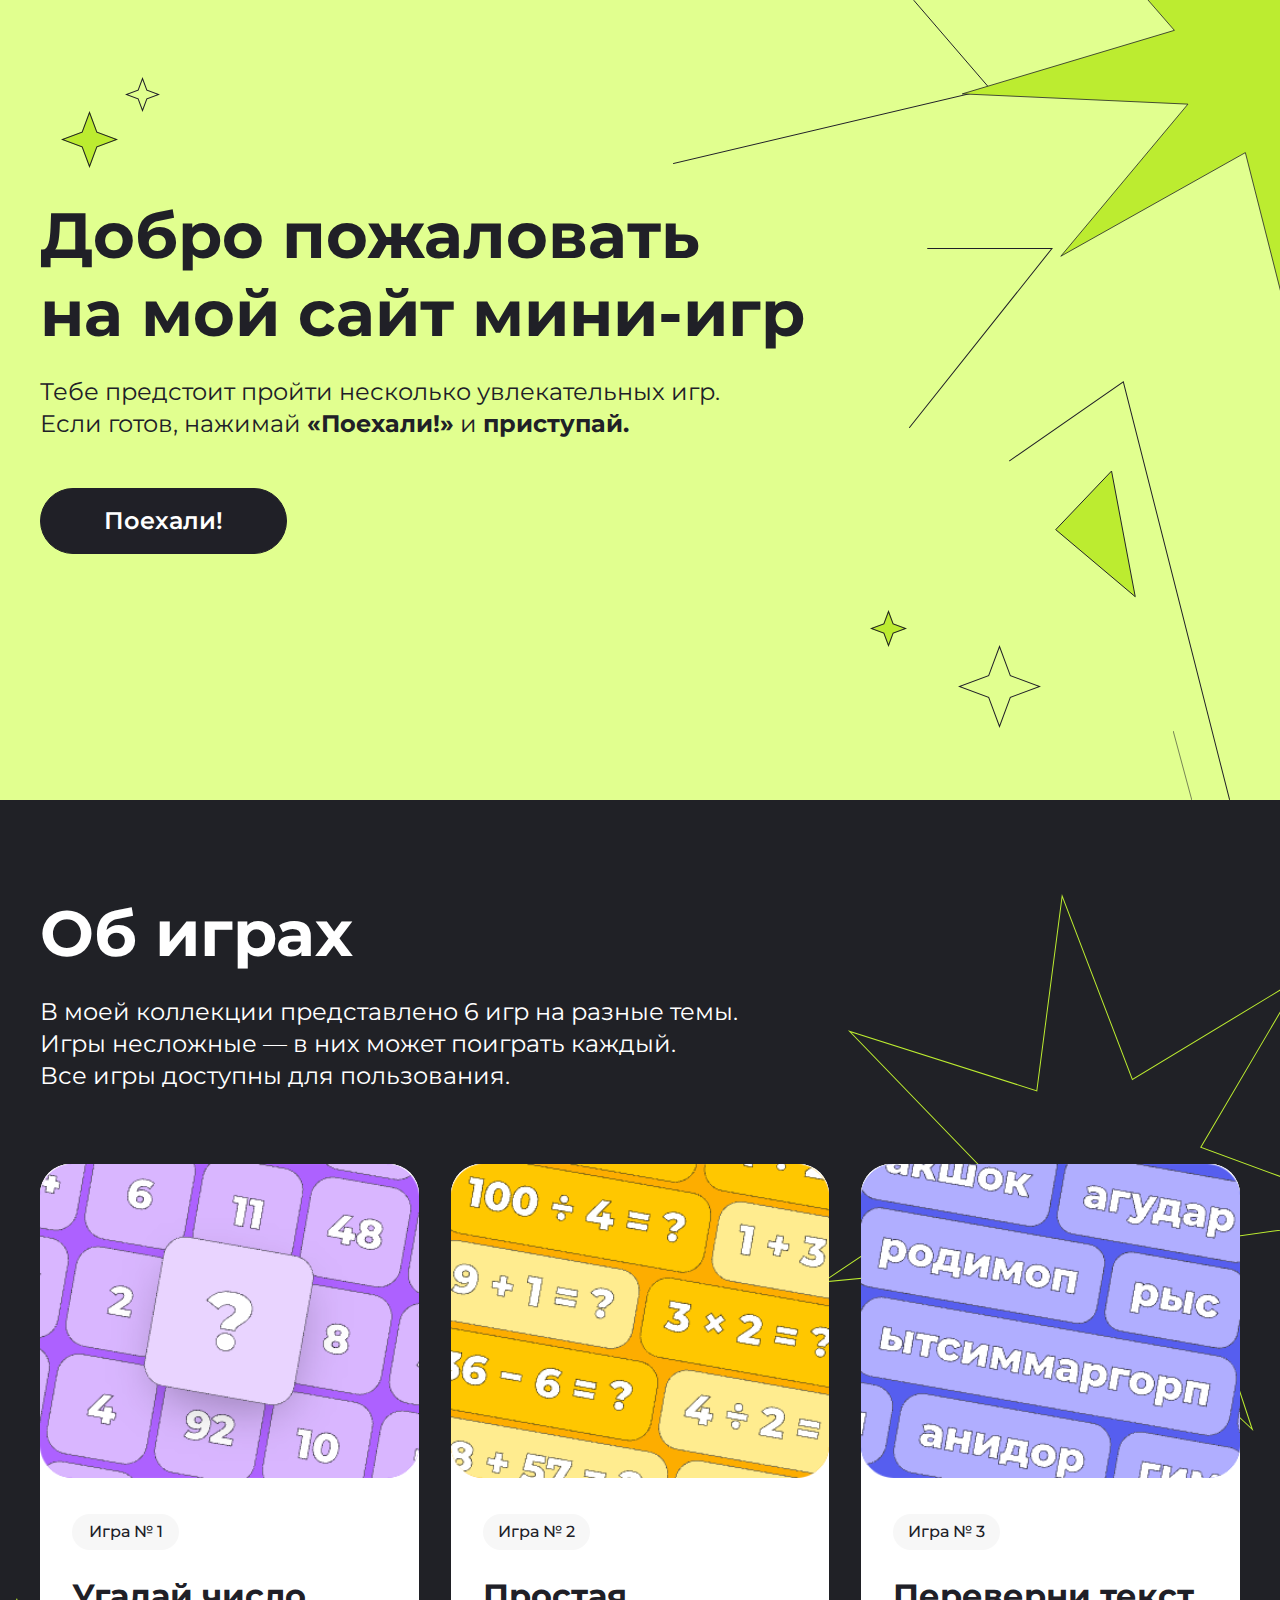
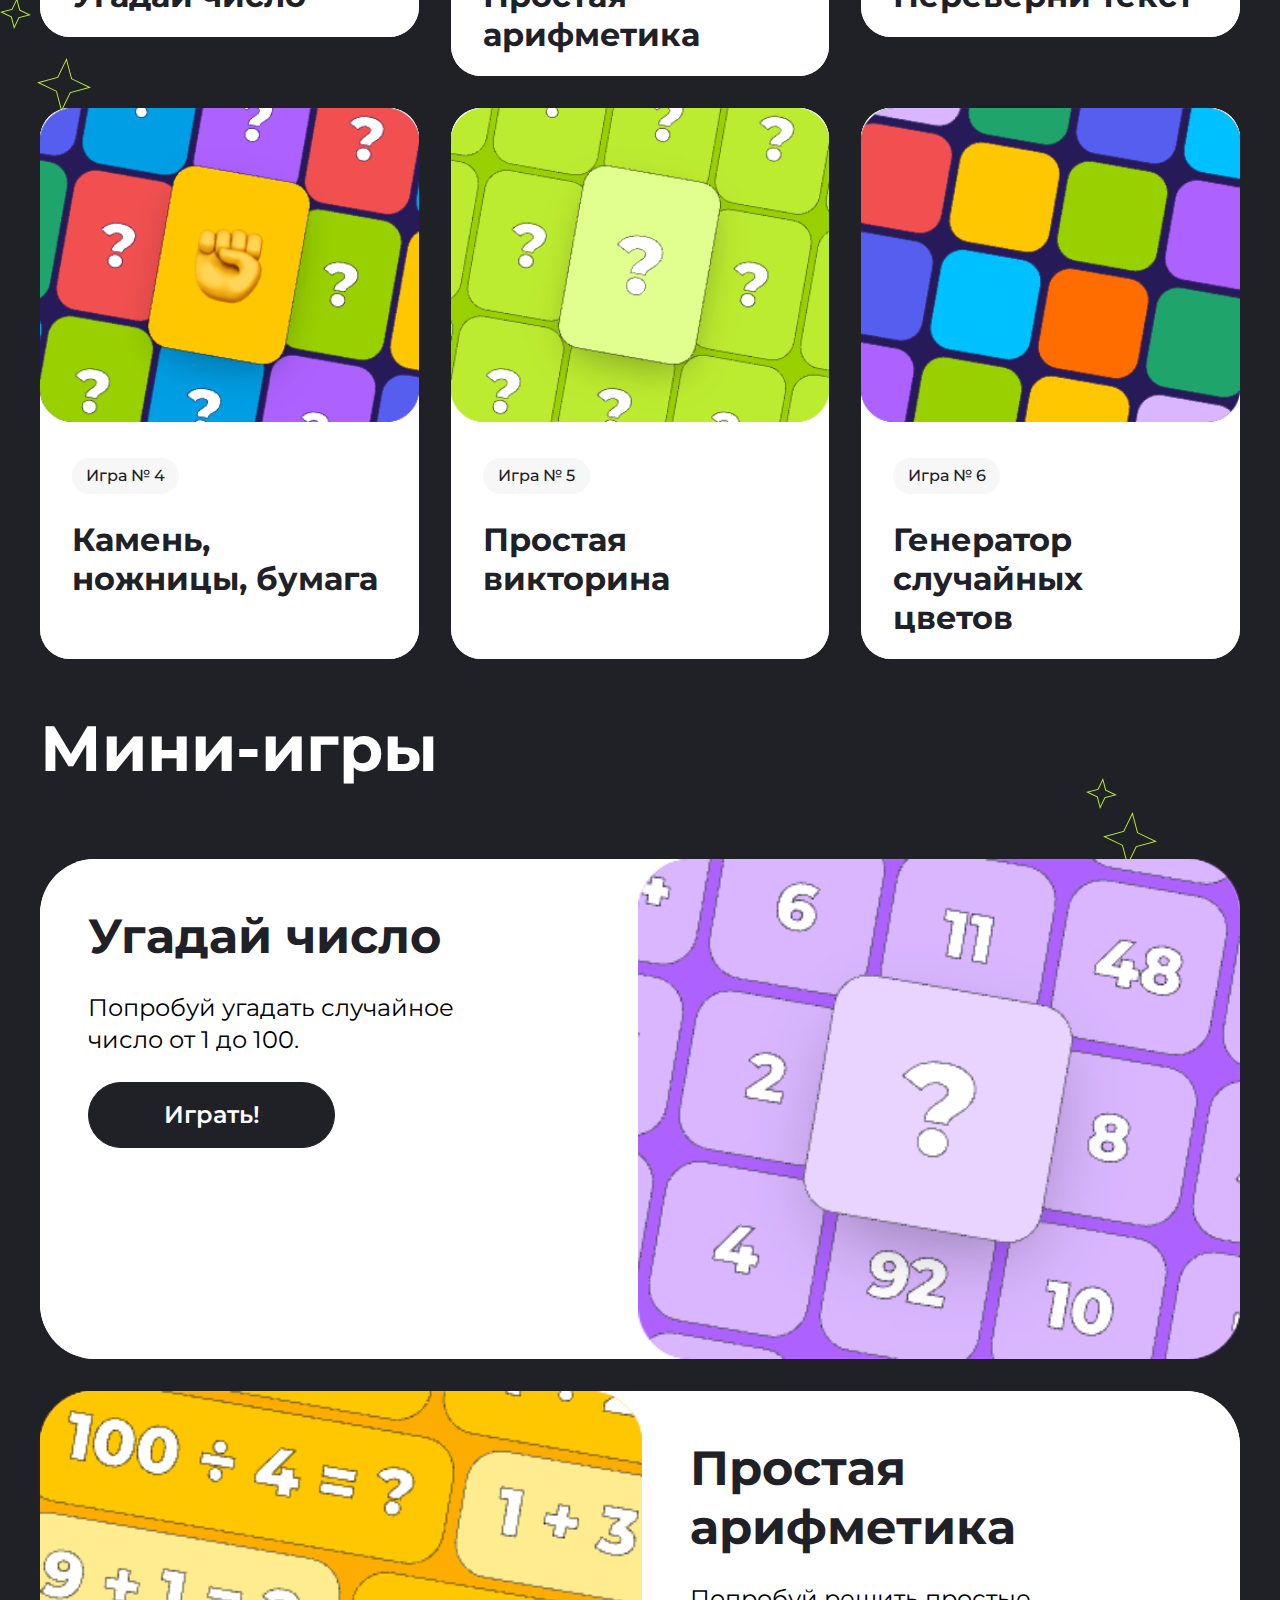
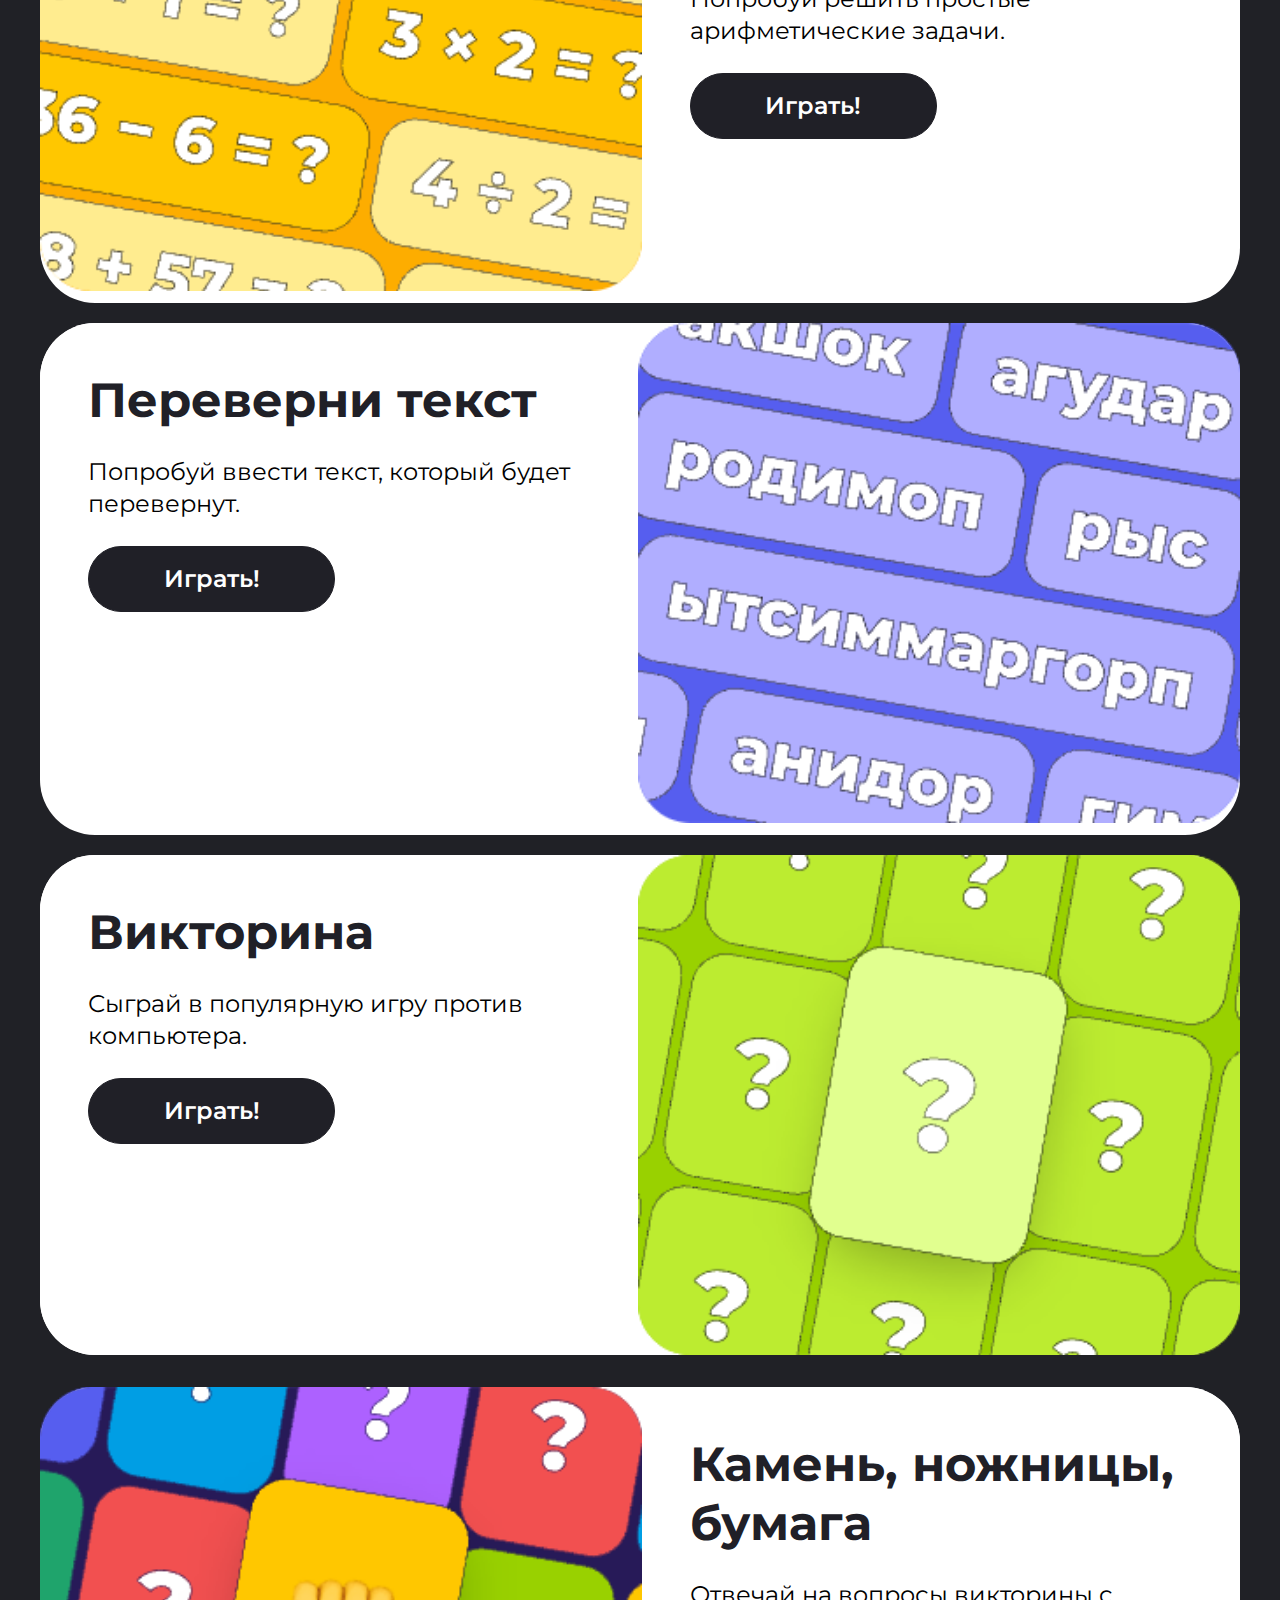
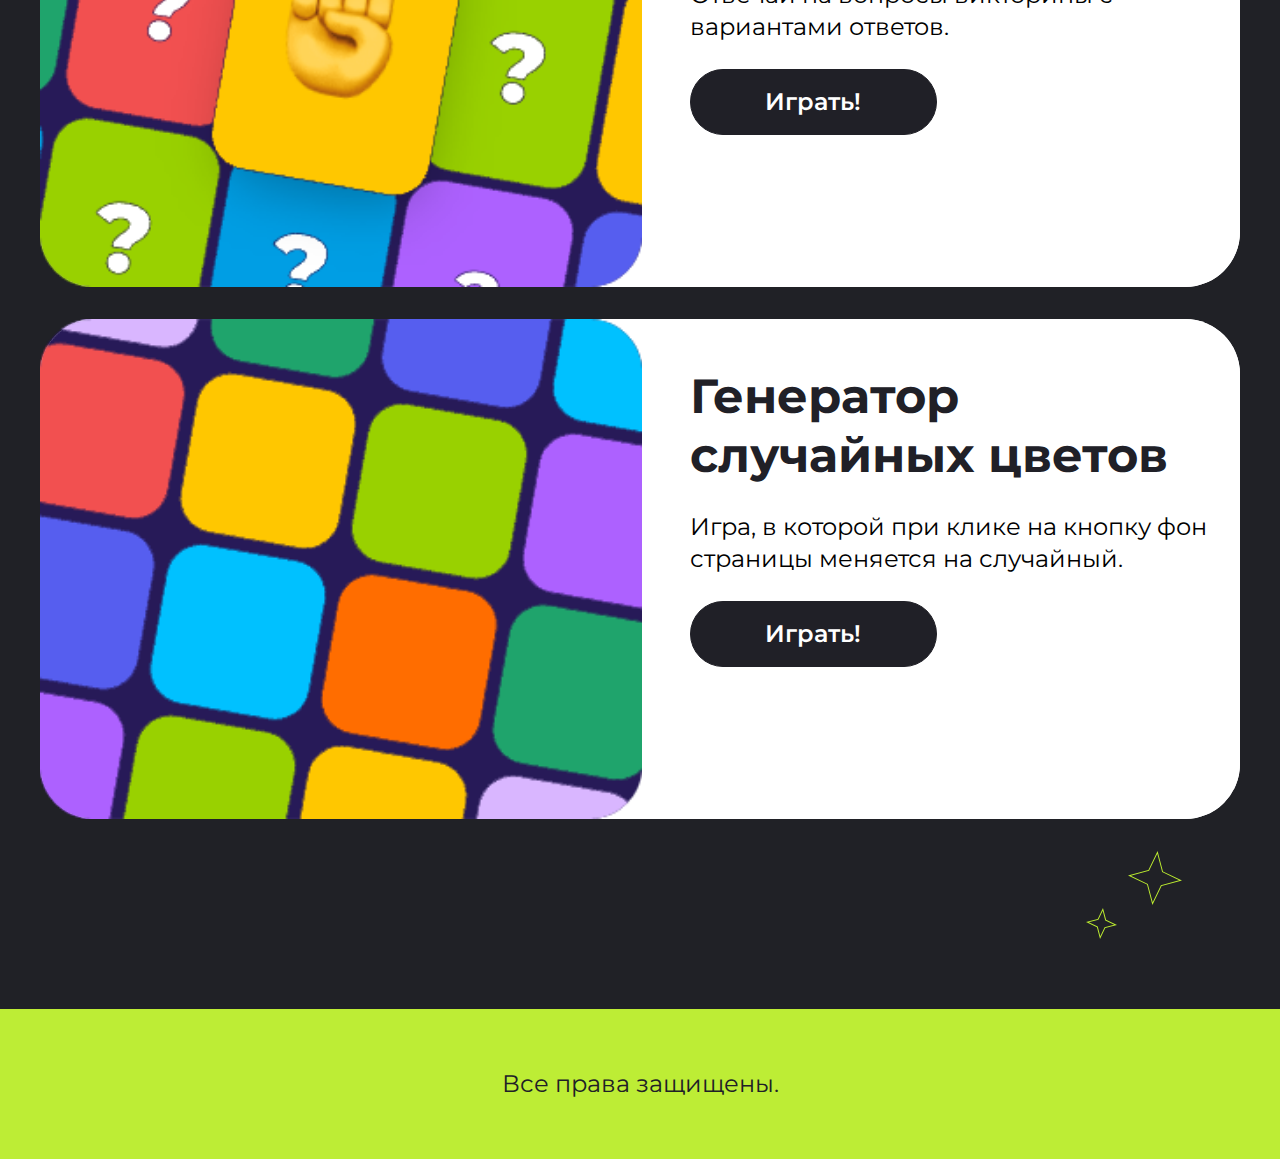
==== Gamesite.html @ 38796f10 "Merge pull request #6 from 92Ezio48/hw-6" ====
<!DOCTYPE html>
<html lang="en">
<head>
    <meta charset="UTF-8">
    <meta name="viewport" content="width=device-width, initial-scale=1.0">
    <title>Document</title>
    <link rel="preconnect" href="https://fonts.googleapis.com">
    <link rel="preconnect" href="https://fonts.gstatic.com" crossorigin>
    <link href="https://fonts.googleapis.com/css2?family=Montserrat:wght@400;500;600;700;800;900&display=swap" rel="stylesheet">
    <link rel="stylesheet" type="text/css" href="Gamesite.css">
</head>
<body>
    <header class="header">   
        <div class="header__description">
            <h1>Добро пожаловать<br> на мой сайт мини-игр</h1>
            <h3 class="header__mobile">Тебе предстоит пройти несколько увлекательных игр. Если готов, нажимай <span class="header__bold-words">«Поехали!»</span> и <span class="header__bold-words">приступай.</span></h3>
            <h3>Тебе предстоит пройти несколько увлекательных игр.<br> Если готов, нажимай <span class="header__bold-words">«Поехали!»</span> и <span class="header__bold-words">приступай.</span></h3>
        </div>
        <a class="header__button" href="#about-games"><button class="header__begin" href="#">Поехали!</button></a>
    </header>
    <section class="about" id="about-games">
        <div class="about__description">
            <h1 class="about__text about__text_mobile">Мини-игры</h1>
            <h1 class="about__text">Об играх</h1>
            <h3 class="about__text">В моей коллекции представлено 6 игр на разные темы.<br>Игры несложные — в них может поиграть каждый.<br> Все игры доступны для пользования.</h3>
        </div>
        <div class="about__items items">
            <a class="items__card card-link " href="#game-1">
                <article class="items__card-container">
                    <img src="img/card_1.png" class="items__img" alt="card_1">
                    <div class="items__description">
                        <p class="items__number">Игра № 1</p>
                        <h2>Угадай число</h2>  
                        <p class="items__instruction">Попробуй угадать случайное число от 1 до 100.</p>
                        <button class="items__button" href="#">Играть!</button>
                    </div>
                </article>
            </a>
            <a class="items__card card-link items__card_medium" href="#game-2">
                <article class="items__card-container items__card-container_medium">
                    <img src="img/card_2.png" class="items__img" alt="card_1">
                    <div class="items__description">
                        <p class="items__number">Игра № 2</p>
                        <h2>Простая арифметика</h2>
                        <p class="items__instruction">Попробуй решить простые арифметические задачи.</p>
                        <button class="items__button" href="#">Играть!</button>
                    </div>  
                </article>
            </a>
            <a class="items__card card-link" href="#game-3">
                <article class="items__card-container">
                        <img src="img/card_3.png" class="items__img" alt="card_1">
                        <div class="items__description">
                            <p class="items__number">Игра № 3</p>
                            <h2>Переверни текст</h2>
                            <p class="items__instruction">Попробуй ввести текст, который будет перевернут.</p>
                            <button class="items__button" href="#">Играть!</button>
                        </div>
                </article>
            </a>
            <a class="items__card card-link items__card_big" href="#game-4">
                <article class="items__card-container items__card-container_big">
                        <img src="img/card_4.png" class="items__img" alt="card_1">
                        <div class="items__description">
                            <p class="items__number">Игра № 4</p>
                            <h2>Камень, ножницы, бумага</h2>
                            <p class="items__instruction">Отвечай на вопросы викторины c вариантами ответов.</p>
                            <button class="items__button" href="#">Играть!</button>
                        </div>
                </article>
            </a>
            <a class="items__card card-link items__card_5" href="#game-5">
                <article class="items__card-container items__card-container_5">
                        <img src="img/card_5.png" class="items__img" alt="card_1">
                        <div class="items__description">
                            <p class="items__number">Игра № 5</p>
                            <h2>Простая викторина</h2>
                            <p class="items__instruction">Сыграй в популярную игру против компьютера.</p>
                            <button class="items__button" href="#">Играть!</button>
                        </div>
                </article>
            </a>
            <a class="items__card card-link items__card_big" href="#game-6">
                <article class="items__card-container items__card-container_big">
                        <img src="img/card_6.png" class="items__img" alt="card_1">
                        <div class="items__description"> 
                            <p class="items__number">Игра № 6</p>
                            <h2>Генератор случайных цветов</h2>
                            <p class="items__instruction">Игра, в которой при клике на кнопку фон страницы меняется на случайный.</p>
                            <button class="items__button" href="#">Играть!</button>
                        </div>
                </article>
            </a>
        </div>
    </section>
    <section class="mini">
        <h1 class="mini__text">Мини-игры</h1>
        <div class="mini__items">
            <a class="mini__card card-link" href="#" id="game-1">
                <article class="mini__card-container">
                    <img src="img/card_1.png" class="mini__img" alt="card_1">
                    <div class="mini__description">
                        <h2 class="mini__title">Угадай число</h2>  
                        <p class="mini__instruction">Попробуй угадать случайное <br> число от 1 до 100.</p>
                        <button onclick="FirstGame()" class="mini__button" href="#">Играть!</button>
                    </div>
                </article>
            </a>
            <a class="mini__card mini__card_reverse card-link mini__card_medium" href="#" id="game-2">
                <article class="mini__card-container mini__card-container_reverse mini__card-container_medium">
                    <img src="img/card_2.png" class="mini__img" alt="card_1">
                    <div class="mini__description">
                        <h2 class="mini__title">Простая арифметика</h2>
                        <p class="mini__instruction">Попробуй решить простые арифметические задачи.</p>
                        <button onclick="SecondGame()" class="mini__button" href="#">Играть!</button>
                    </div>  
                </article>
            </a>
            <a class="mini__card card-link mini__card_medium" href="#" id="game-3">
                <article class="mini__card-container mini__card-container_medium">
                        <img src="img/card_3.png" class="mini__img" alt="card_1">
                        <div class="mini__description">
                            <h2 class="mini__title">Переверни текст</h2>
                            <p class="mini__instruction">Попробуй ввести текст, который будет перевернут.</p>
                            <button class="mini__button" href="#">Играть!</button>
                        </div>
                </article>
            </a>
            <a class="mini__card card-link " href="#" id="game-5">
                <article class="mini__card-container ">
                        <img src="img/card_5.png" class="mini__img" alt="card_1">
                        <div class="mini__description">
                            <h2 class="mini__title">Викторина</h2>
                            <p class="mini__instruction">Сыграй в популярную игру против компьютера.</p>
                            <button class="mini__button" href="#">Играть!</button>
                        </div>
                </article>
            </a>
            <a class="mini__card mini__card_reverse card-link mini__card_big" href="#" id="game-4">
                <article class="mini__card-container mini__card-container_reverse mini__card-container_big">
                        <img src="img/card_4.png" class="mini__img" alt="card_1">
                        <div class="mini__description">
                            <h2 class="mini__title">Камень, ножницы, бумага</h2>
                            <p class="mini__instruction">Отвечай на вопросы викторины c вариантами ответов.</p>
                            <button class="mini__button" href="#">Играть!</button>
                        </div>
                </article>
            </a>  
            <a class="mini__card mini__card_reverse card-link mini__card_big" href="#" id="game-6">
                <article class="mini__card-container mini__card-container_reverse mini__card-container_big">
                        <img src="img/card_6.png" class="mini__img" alt="card_1">
                        <div class="mini__description"> 
                            <h2 class="mini__title">Генератор случайных цветов</h2>
                            <p class="mini__instruction">Игра, в которой при клике на кнопку фон страницы  меняется на случайный.</p>
                            <button class="mini__button" href="#">Играть!</button>
                        </div>
                </article>
            </a>
        </div>
    </section>
    <!--<script src="hw-2.js"></script> -->
    <!--<script src="hw-3.js"></script> -->
    <!--<script src="hw-4.js"></script> -->
    <script src="game_1.js"></script>
    <!--<script src="hw-5.js"></script>-->
    <script src="game_2.js"></script>
    <script src="hw-6.js"></script>
</body>
<footer class="footer">
    <h3 class="footer__title">Все права защищены.</h3>
</footer>
</html>
---- Gamesite.css ----
* {
  margin: 0;
  padding: 0;
}

a {
  text-decoration: none;
}

h1 {
  color: rgb(32, 32, 39);
  font-size: 64px;
  font-weight: 700;
  line-height: 78px;
  letter-spacing: 0px;
  text-align: left;
}

h2 {
  color: rgb(32, 32, 39);
  font-size: 32px;
  font-weight: 700;
  line-height: 39px;
  letter-spacing: 0px;
  text-align: left;
}

h3 {
  color: rgb(32, 32, 39);
  font-size: 24px;
  font-weight: 400;
  line-height: 32px;
  letter-spacing: 0px;
  text-align: left;
}

h4 {
  color: rgb(32, 32, 39);
  font-size: 16px;
  font-weight: 500;
  line-height: 110%;
  letter-spacing: 0px;
  text-align: left;
}

button {
  box-sizing: border-box;
  border: 1px solid rgb(32, 32, 39);
  border-radius: 60px;
  background: rgb(32, 32, 39);
  transition: all 1s;
  transform: none;
  width: 247px;
  height: 66px;
  color: rgb(255, 255, 255);
  font-family: Montserrat;
  font-size: 24px;
  font-weight: 600;
  line-height: 141.69%;
  letter-spacing: 0%;
  text-align: center;
}

button:hover {
  background: rgb(255, 255, 255);
  color: rgb(0, 0, 0);
  transform: none;
}

body {
  font-family: "Montserrat", sans-serif;
}

.header {
  padding-left: calc(50% - 600px);
  padding-right: calc(50% - 600px);
  height: 800px;
  background-image: url(./img/header__background2.svg), url(./img/header__background3.svg), url(./img/header__background4.svg), url(./img/header__background5.svg), url(./img/header__background6.svg), url(./img/header__background7.svg), url(./img/header__background8.svg), url(./img/header__background9.svg), url(./img/header__background10.svg), url(./img/header__background11.svg), url(./img/header__background1.jpeg);
  background-repeat: no-repeat, no-repeat, no-repeat, no-repeat, no-repeat, no-repeat, no-repeat, no-repeat, no-repeat, no-repeat, repeat;
  background-position: top -250px right -50%, top 10% right 90%, top 15% left 5%, top 80% right 30%, top 90% right 20%, top 0% right 30%, top 40% right 20%, top 100% right 7%, top 70% right 12%, top 100% right 50px;
  background-size: 50%, auto, auto, auto, auto, auto, auto, 1.5%, auto, auto, cover;
}
.header__description {
  display: flex;
  flex-direction: column;
  gap: 24px;
  padding-top: 196px;
  padding-bottom: 48px;
}
.header__mobile {
  display: none;
}
.header__bold-words {
  font-weight: 700;
}

.about {
  padding-left: calc(50% - 600px);
  padding-right: calc(50% - 600px);
  background-image: url(./img/about__background1.svg), url(./img/about__background2.svg), url(./img/about__background3.svg), url(./img/about__background4.jpeg);
  background-repeat: no-repeat, no-repeat, no-repeat, repeat;
  background-size: auto, auto, auto, contain;
  background-position: top 54% right 100%, top 59% right 97%, top 10% right -15%, center;
}
.about__text {
  color: rgb(255, 255, 255);
}
.about__text_mobile {
  display: none;
  color: rgb(255, 255, 255);
}
.about__description {
  padding-bottom: 72px;
  padding-top: 94px;
  display: flex;
  flex-direction: column;
  gap: 24px;
}

.items {
  overflow: hidden;
  display: grid;
  gap: 32px;
  padding-bottom: 50px;
  grid-template-columns: repeat(12, 1fr);
}
.items__card {
  box-sizing: border-box;
  border-radius: 30px;
  background-color: white;
  grid-column: span 4;
  height: 473px;
}
.items__card_medium {
  height: 512px;
}
.items__card_big {
  height: 551px;
}
.items__card_5 {
  height: 551px;
}
.items__card-container {
  box-sizing: border-box;
  border-radius: 30px;
  background-color: white;
  grid-column: span 4;
  height: 473px;
}
.items__card-container_medium {
  height: 512px;
}
.items__card-container_big {
  height: 551px;
}
.items__card-container_5 {
  height: 551px;
}
.items__card-container:hover {
  opacity: 1;
  position: relative;
  transition: 1s;
  transform: scale(1.03);
}
.items__img {
  width: 100%;
  height: 314px;
}
.items__description {
  display: flex;
  flex-direction: column;
  gap: 26px;
  padding: 32px;
  padding-bottom: 36px;
}
.items__number {
  color: rgb(32, 32, 39);
  font-size: 16px;
  font-weight: 500;
  line-height: 110%;
  letter-spacing: 0px;
  box-sizing: border-box;
  border-radius: 52.58px;
  background: rgb(247, 247, 247);
  width: 107px;
  height: 36px;
  text-align: center;
  justify-content: center;
  padding-top: 9px;
}
.items__instruction {
  display: none;
}
.items__button {
  display: none;
}

.card-link:hover {
  transform: scale(1);
}

.mini {
  height: 3500px;
  padding-left: calc(50% - 600px);
  padding-right: calc(50% - 600px);
  background-image: url(./img/about__background1.svg), url(./img/about__background2.svg), url(./img/about__background1.svg), url(./img/about__background2.svg), url(./img/about__background4.jpeg);
  background-repeat: no-repeat, no-repeat, no-repeat, no-repeat, repeat;
  background-size: auto, auto, auto, auto, contain;
  background-position: top 2% right 13%, top 3% right 10%, top 98% right 13%, top 97% right 8%, center;
}
.mini__text {
  color: rgb(255, 255, 255);
  padding-bottom: 72px;
}
.mini__items {
  display: grid;
  gap: 32px;
  padding-bottom: 50px;
  grid-template-columns: repeat(12, 1fr);
}
.mini__card {
  display: flex;
  flex-direction: row-reverse;
  flex-wrap: nowrap;
  justify-content: space-between;
  align-items: flex-start;
  box-sizing: border-box;
  border-radius: 55px;
  background-color: white;
  grid-column: span 12;
  height: 500px;
  width: 100%;
}
.mini__card_reverse {
  flex-direction: row;
}
.mini__card-container {
  display: flex;
  flex-direction: row-reverse;
  flex-wrap: nowrap;
  justify-content: space-between;
  align-items: flex-start;
  box-sizing: border-box;
  border-radius: 55px;
  background-color: white;
  grid-column: span 12;
  height: 500px;
  width: 100%;
}
.mini__card-container_medium {
  height: 512px;
}
.mini__card-container_big {
  height: 500px;
}
.mini__card-container_5 {
  height: 500px;
}
.mini__card-container_reverse {
  flex-direction: row;
}
.mini__card-container:hover {
  opacity: 1;
  position: relative;
  transition: 1s;
  transform: scale(1.03);
}
.mini__card:hover {
  opacity: 1;
  position: relative;
  transition: 1s;
  transform: scale(1.01);
}
.mini__img {
  height: 500px;
}
.mini__description {
  padding-top: 48px;
  padding-left: 48px;
  display: flex;
  flex-direction: column;
  gap: 26px;
  width: 50%;
}
.mini__title {
  font-size: 48px;
  font-weight: 700;
  line-height: 59px;
  letter-spacing: 0px;
  text-align: left;
}
.mini__instruction {
  font-size: 24px;
  font-weight: 400;
  line-height: 32px;
  letter-spacing: 0px;
  text-align: left;
  color: #000;
}

.footer {
  height: 150px;
  background-image: url(./img/footer_bacground.jpeg);
  background-size: contain;
  display: flex;
  flex-direction: row;
  justify-content: center;
  align-items: center;
}

html {
  scroll-behavior: smooth;
}

@media (max-width: 767px) {
  .header {
    padding-left: 16px;
    padding-right: 16px;
    height: 700px;
    background-image: url(./img/header__background2.svg), url(./img/header__background3.svg), url(./img/header__background4.svg), url(./img/header__background5.svg), url(./img/header__background6.svg), url(./img/header__background1.jpeg);
    background-repeat: no-repeat, no-repeat, no-repeat, no-repeat, no-repeat, repeat;
    background-position: top -80px right -37%, top 10% right 75%, top 15% left 12%, top 90% right 25%, top 95% right 10%, top 0% right 30%, top 40% right 20%, top 100% right 7%, top 70% right 12%, top 100% right 50px;
    background-size: 50%, 6%, 10%, 5%, 10%, auto, cover;
  }
  .header__description {
    padding-top: 148px;
    padding-bottom: 36px;
  }
  .header__mobile {
    display: block;
  }
  .header__button {
    display: flex;
    justify-content: center;
  }
  button {
    width: 285px;
    height: 55px;
    font-size: 16px;
    font-weight: 600;
    line-height: 141.69%;
  }
  h1 {
    text-align: center;
    font-size: 40px;
    font-weight: 700;
    line-height: 49px;
  }
  h3 {
    display: none;
    text-align: center;
    font-size: 16px;
    font-weight: 400;
    line-height: 20px;
  }
  .h3__mod {
    font-weight: 700;
  }
  .about {
    display: none;
    padding-left: 16px;
    padding-right: 16px;
  }
  .about__description {
    padding-top: 48px;
    padding-bottom: 48px;
  }
  .about__text {
    display: none;
  }
  .about__text_mobile {
    display: block;
    color: rgb(255, 255, 255);
    text-align: left;
  }
  .items {
    grid-template-columns: repeat(4, 1fr);
    gap: 24px;
  }
  .items__number {
    display: none;
  }
  .items__instruction {
    display: block;
    color: rgb(0, 0, 0);
    font-size: 16px;
    font-weight: 400;
    line-height: 20px;
    letter-spacing: 0px;
    text-align: left;
  }
  .items__description {
    gap: 16px;
    padding: 29px;
  }
  .items__card {
    height: 569px;
  }
  .items__card_big {
    height: 647px;
  }
  .items__button {
    display: block;
  }
  .mini {
    padding-top: 48px;
    height: auto;
    display: grid;
    grid-template-columns: repeat(4, 1fr);
    padding-left: 16px;
    padding-right: 16px;
    background-image: url(./img/about__background4.jpeg);
    background-repeat: repeat;
    background-size: contain;
  }
  .mini__description {
    padding-top: 48px;
    padding-bottom: 48px;
  }
  .mini__text {
    text-align: left;
    grid-column: span 4;
    display: block;
    padding-bottom: 48px;
  }
  .mini__text_mobile {
    display: block;
    color: rgb(255, 255, 255);
    text-align: left;
  }
  .mini__number {
    display: none;
  }
  .mini__instruction {
    width: 90%;
    display: block;
    color: rgb(0, 0, 0);
    font-size: 16px;
    font-weight: 400;
    line-height: 20px;
    letter-spacing: 0px;
    text-align: left;
  }
  .mini__description {
    width: 284.93px;
    gap: 16px;
    padding: 29px;
    padding-bottom: 32px;
  }
  .mini__card {
    border-radius: 27px;
    height: 528.63px;
    margin-bottom: 24px;
  }
  .mini__card_big {
    height: 606.63px;
  }
  .mini__card_medium {
    height: 567.63px;
  }
  .mini__card_5 {
    height: 567.63px;
  }
  .mini__button {
    margin-top: 16px;
    display: block;
  }
  .mini__items {
    display: block;
    grid-column: span 4;
    padding-bottom: 24px;
  }
  .mini__img {
    width: 100%;
    height: 284.93px;
  }
  .mini__card-container {
    border-radius: 27px;
    flex-direction: column;
    height: 528.63px;
    align-items: center;
    justify-content: normal;
  }
  .mini__card-container_big {
    height: 606.63px;
  }
  .mini__card-container_medium {
    height: 567.63px;
  }
  .mini__card-container_5 {
    height: 567.63px;
  }
  .mini__title {
    font-size: 32px;
    font-weight: 700;
    line-height: 39px;
  }
  .footer__title {
    display: block;
    font-weight: 600;
  }
}/*# sourceMappingURL=Gamesite.css.map */
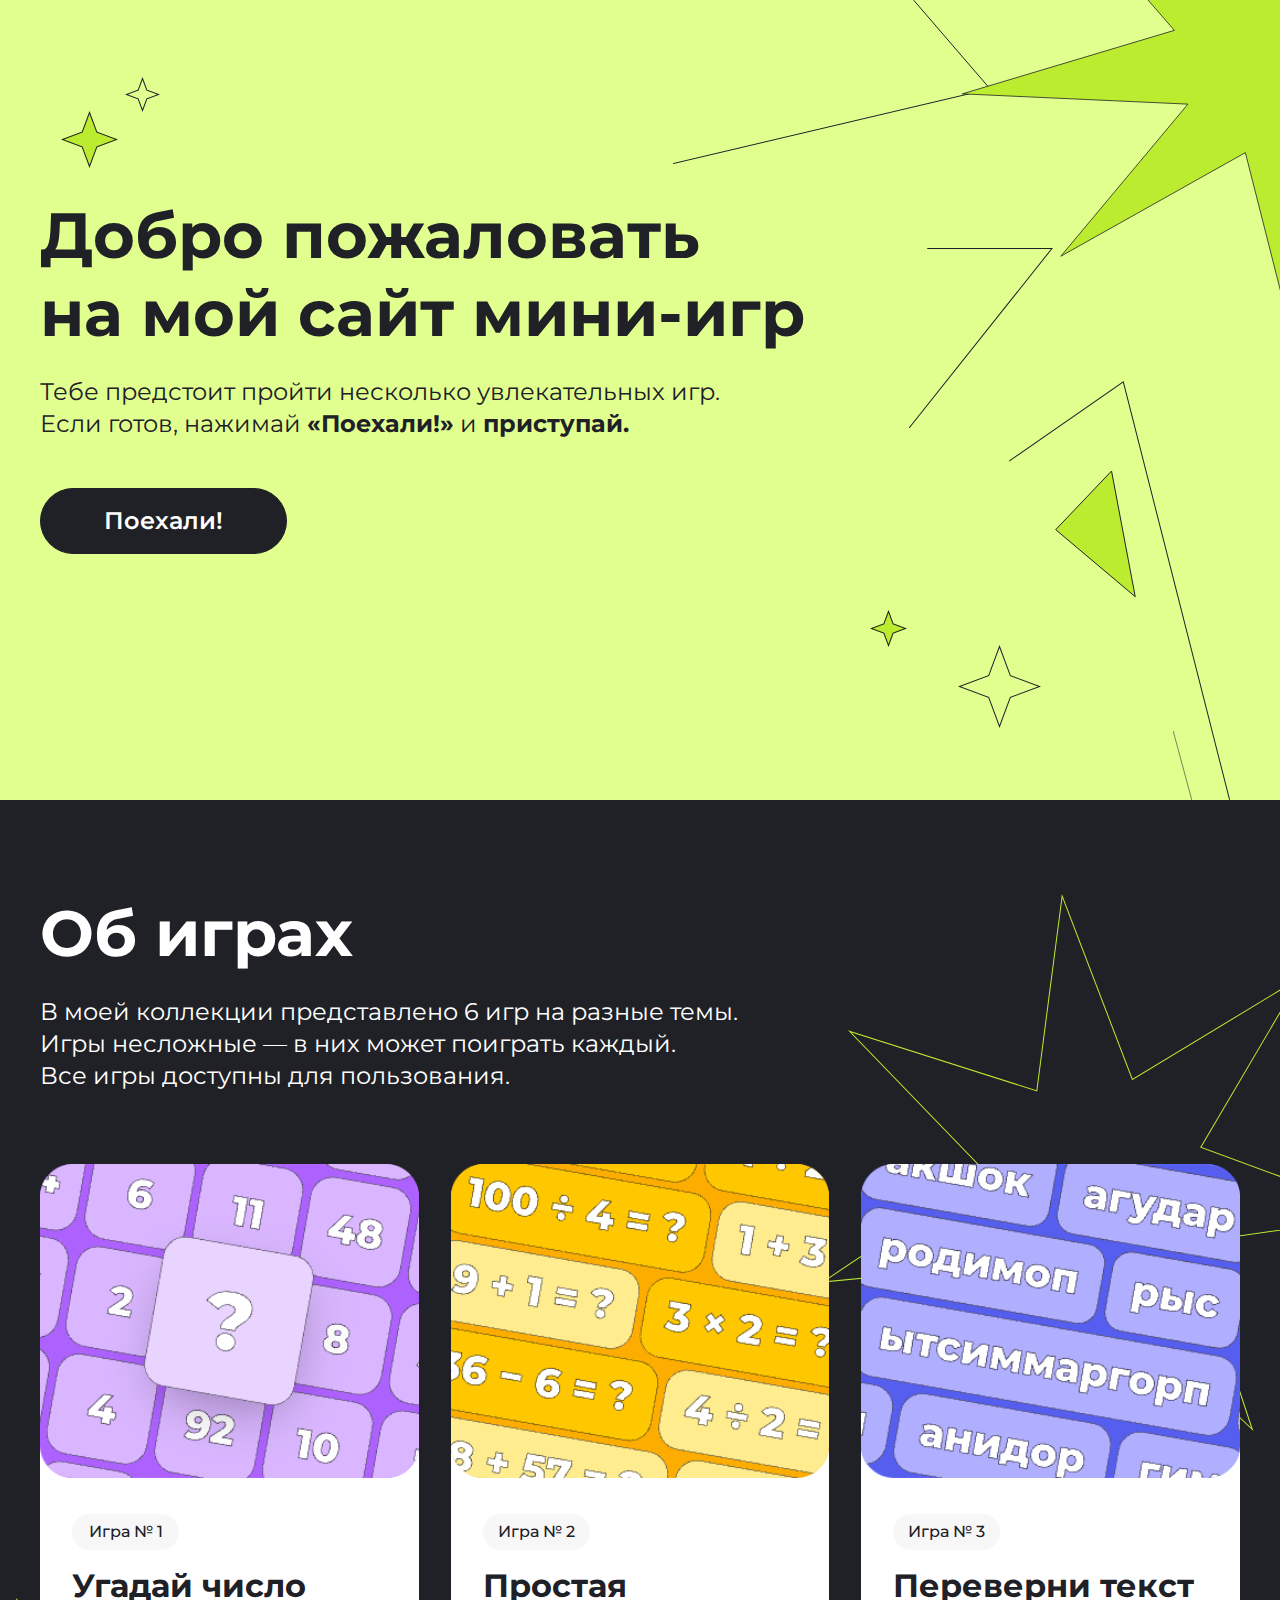
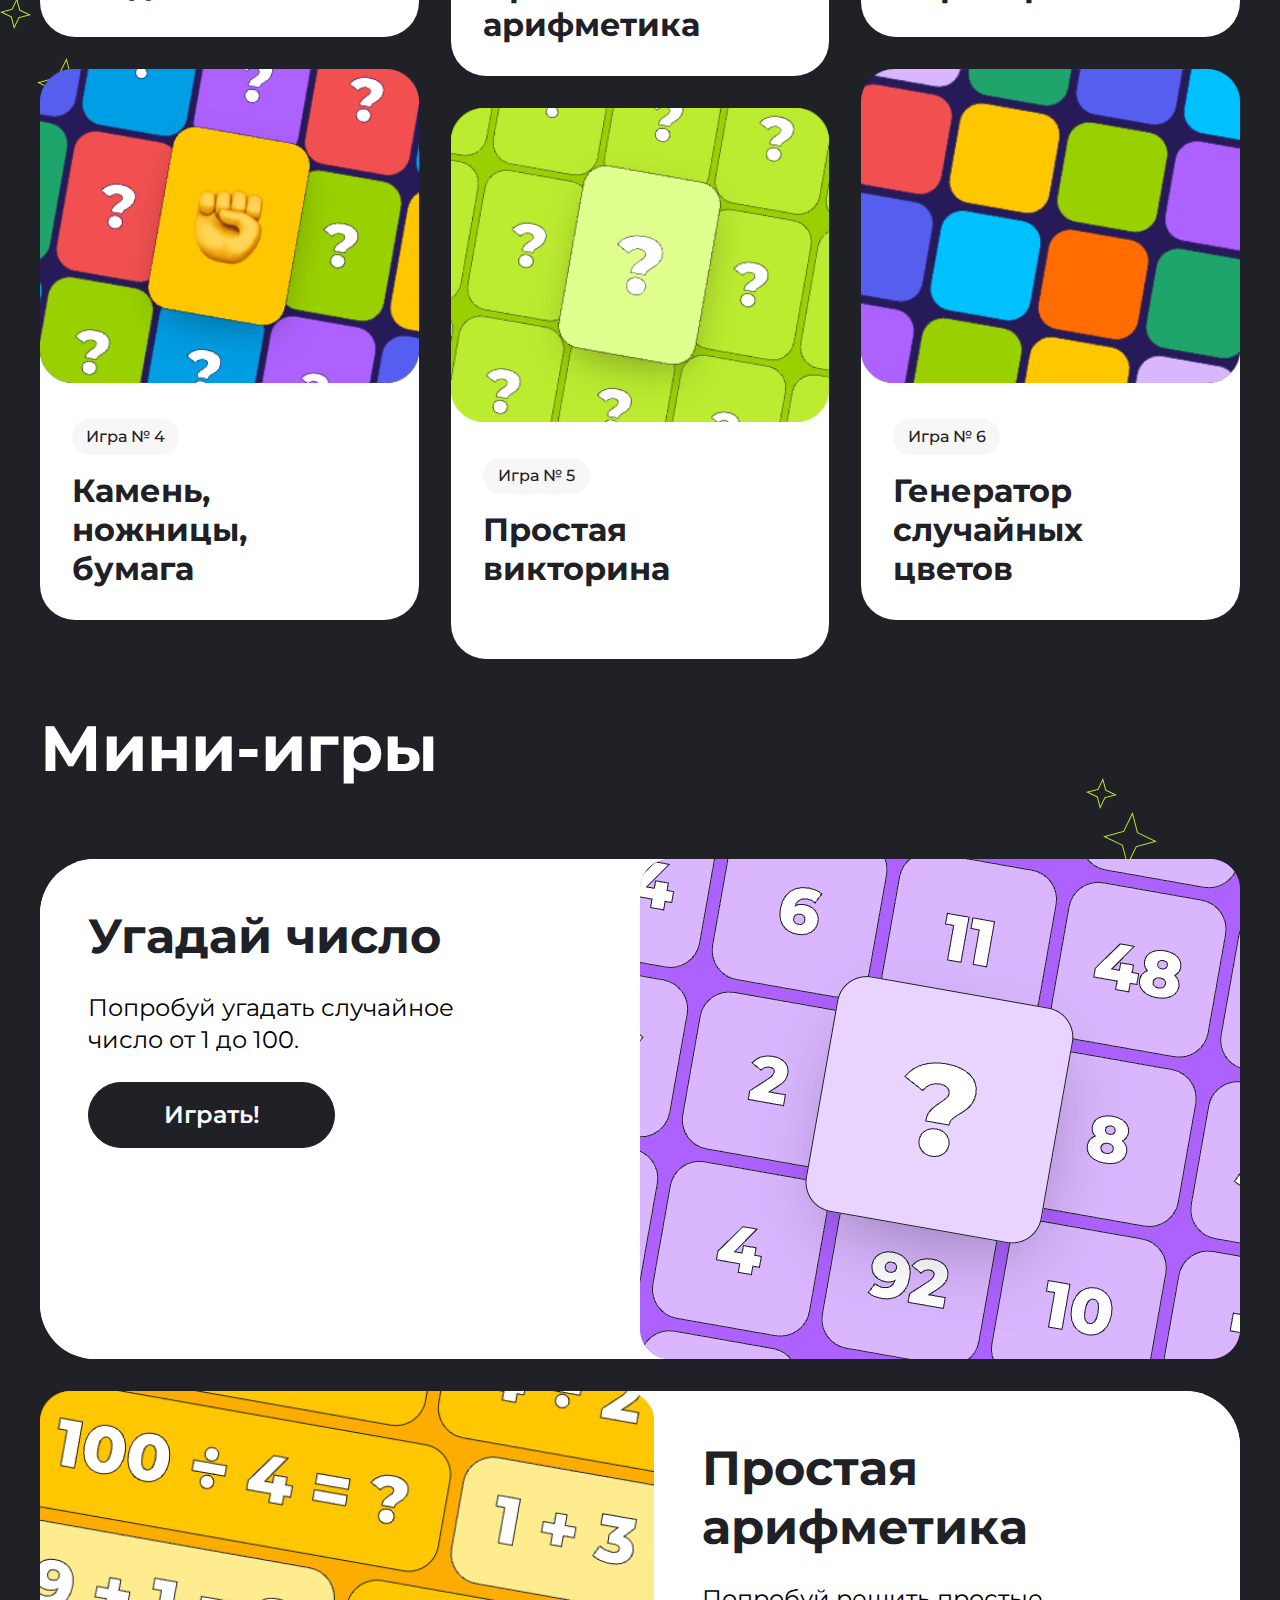
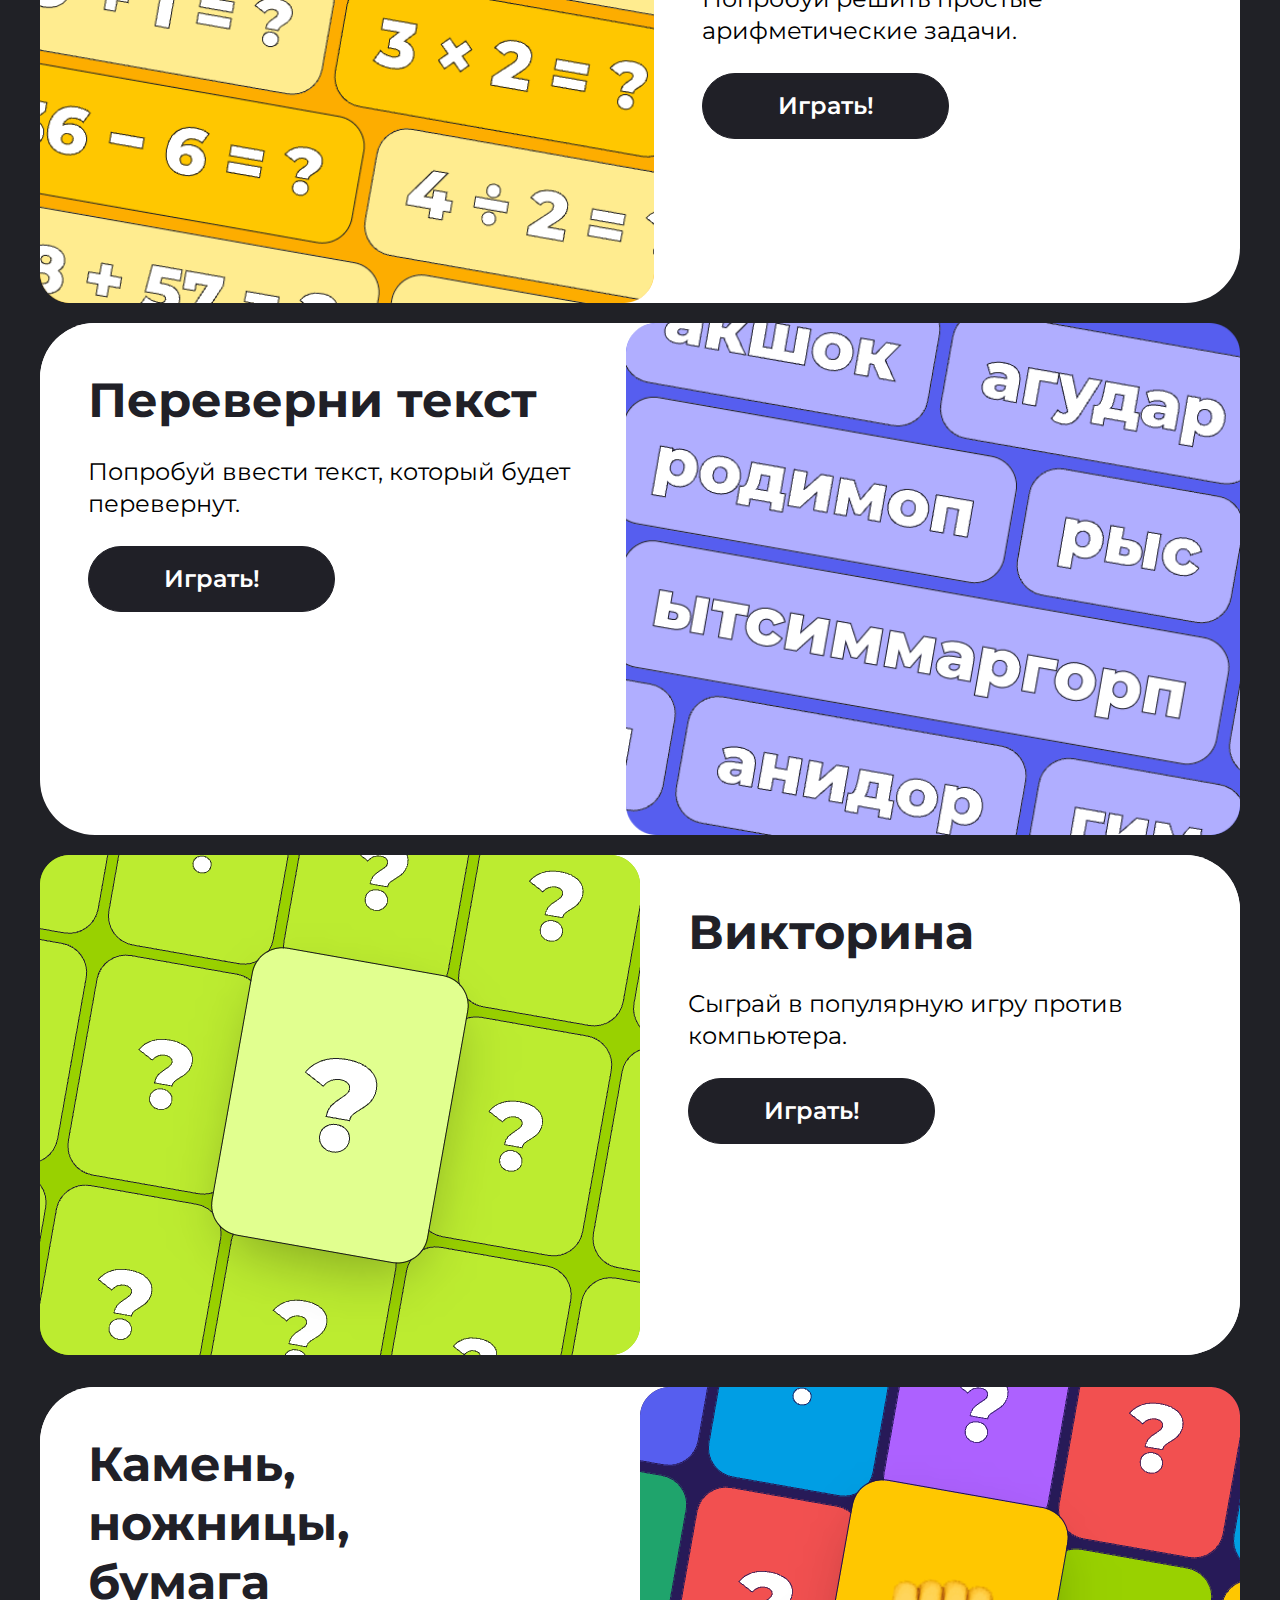
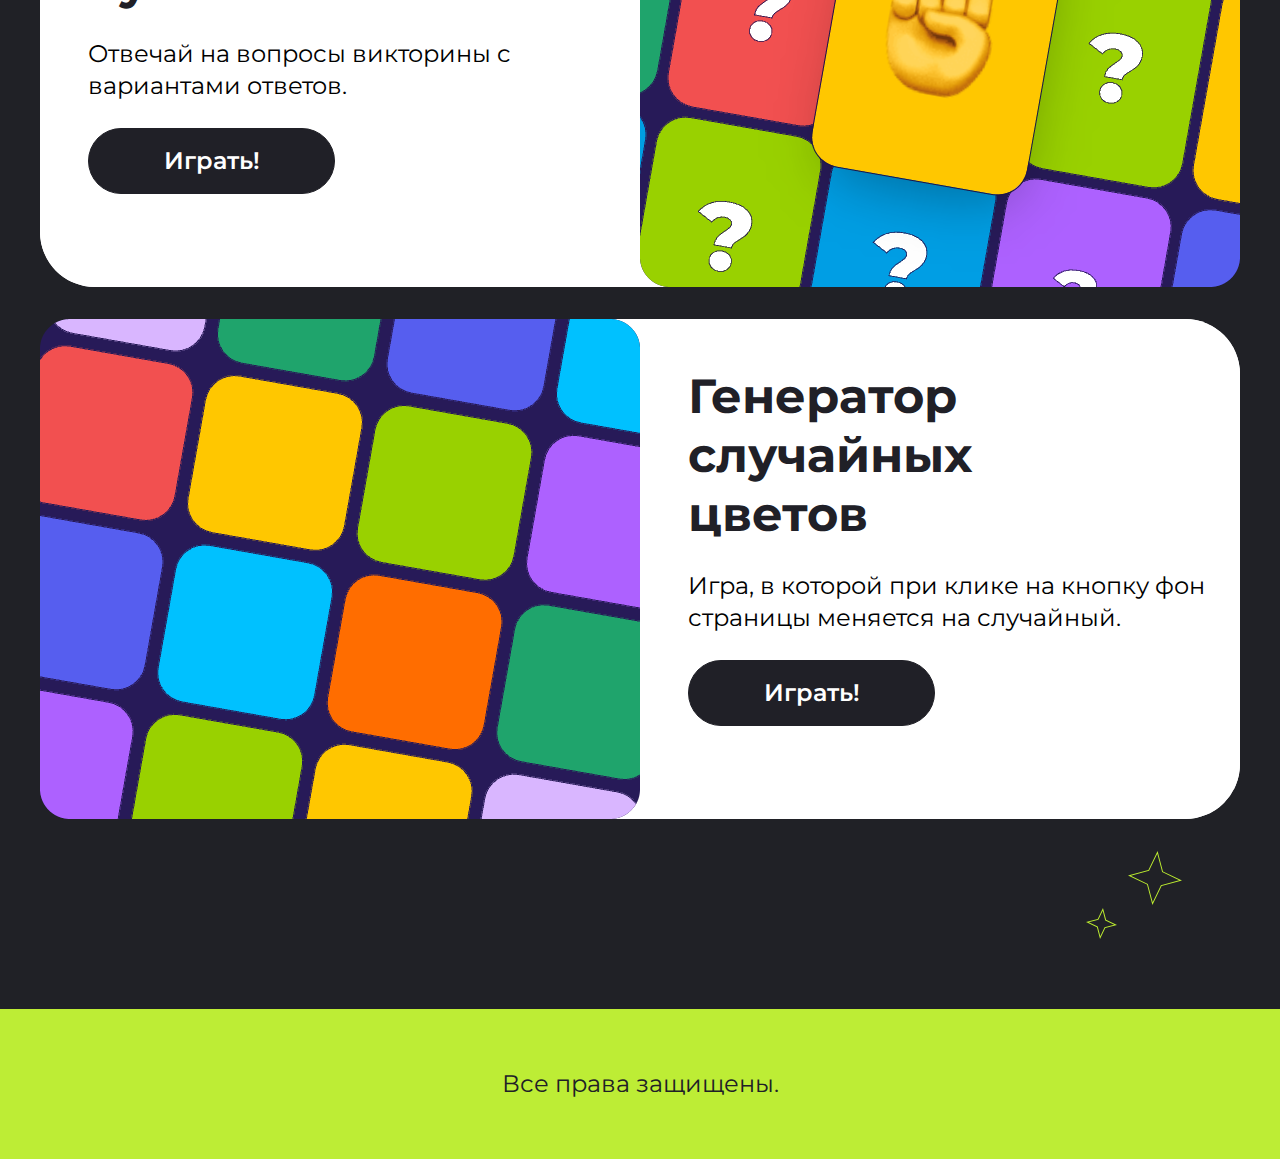
==== commit 71349786: "fixed html, css hw-8" ====
--- a/Gamesite.html
+++ b/Gamesite.html
@@ -16,7 +16,7 @@
             <h3 class="header__mobile">Тебе предстоит пройти несколько увлекательных игр. Если готов, нажимай <span class="header__bold-words">«Поехали!»</span> и <span class="header__bold-words">приступай.</span></h3>
             <h3>Тебе предстоит пройти несколько увлекательных игр.<br> Если готов, нажимай <span class="header__bold-words">«Поехали!»</span> и <span class="header__bold-words">приступай.</span></h3>
         </div>
-        <a class="header__button" href="#about-games"><button class="header__begin" href="#">Поехали!</button></a>
+        <a class="header__button" href="#about-games"><button class="header__begin">Поехали!</button></a>
     </header>
     <section class="about" id="about-games">
         <div class="about__description">
@@ -25,137 +25,143 @@
             <h3 class="about__text">В моей коллекции представлено 6 игр на разные темы.<br>Игры несложные — в них может поиграть каждый.<br> Все игры доступны для пользования.</h3>
         </div>
         <div class="about__items items">
-            <a class="items__card card-link " href="#game-1">
-                <article class="items__card-container">
-                    <img src="img/card_1.png" class="items__img" alt="card_1">
-                    <div class="items__description">
-                        <p class="items__number">Игра № 1</p>
-                        <h2>Угадай число</h2>  
-                        <p class="items__instruction">Попробуй угадать случайное число от 1 до 100.</p>
-                        <button class="items__button" href="#">Играть!</button>
-                    </div>
-                </article>
-            </a>
-            <a class="items__card card-link items__card_medium" href="#game-2">
-                <article class="items__card-container items__card-container_medium">
-                    <img src="img/card_2.png" class="items__img" alt="card_1">
-                    <div class="items__description">
-                        <p class="items__number">Игра № 2</p>
-                        <h2>Простая арифметика</h2>
-                        <p class="items__instruction">Попробуй решить простые арифметические задачи.</p>
-                        <button class="items__button" href="#">Играть!</button>
-                    </div>  
-                </article>
-            </a>
-            <a class="items__card card-link" href="#game-3">
-                <article class="items__card-container">
-                        <img src="img/card_3.png" class="items__img" alt="card_1">
+            <div class="about__container">
+                <a class="items__card card-link " href="#game-1">
+                    <article class="items__card-container">
+                        <img src="img/card_1.png" class="items__img" alt="card_1">
                         <div class="items__description">
-                            <p class="items__number">Игра № 3</p>
-                            <h2>Переверни текст</h2>
-                            <p class="items__instruction">Попробуй ввести текст, который будет перевернут.</p>
-                            <button class="items__button" href="#">Играть!</button>
+                            <p class="items__number">Игра № 1</p>
+                            <h2>Угадай число</h2>  
+                            <p class="items__instruction">Попробуй угадать случайное число от 1 до 100.</p>
+                            <button class="items__button">Играть!</button>
                         </div>
-                </article>
-            </a>
-            <a class="items__card card-link items__card_big" href="#game-4">
-                <article class="items__card-container items__card-container_big">
-                        <img src="img/card_4.png" class="items__img" alt="card_1">
+                    </article>
+                </a>
+                <a class="items__card card-link items__card_big" href="#game-4">
+                    <article class="items__card-container items__card-container_big">
+                            <img src="img/card_4.png" class="items__img" alt="card_1">
+                            <div class="items__description">
+                                <p class="items__number">Игра № 4</p>
+                                <h2>Камень, ножницы,<br> бумага</h2>
+                                <p class="items__instruction">Отвечай на вопросы викторины c вариантами ответов.</p>
+                                <button class="items__button">Играть!</button>
+                            </div>
+                    </article>
+                </a>
+            </div>
+            <div class="about__container">
+                <a class="items__card card-link items__card_medium" href="#game-2">
+                    <article class="items__card-container items__card-container_medium">
+                        <img src="img/card_2.png" class="items__img" alt="card_1">
                         <div class="items__description">
-                            <p class="items__number">Игра № 4</p>
-                            <h2>Камень, ножницы, бумага</h2>
-                            <p class="items__instruction">Отвечай на вопросы викторины c вариантами ответов.</p>
-                            <button class="items__button" href="#">Играть!</button>
-                        </div>
-                </article>
-            </a>
-            <a class="items__card card-link items__card_5" href="#game-5">
-                <article class="items__card-container items__card-container_5">
-                        <img src="img/card_5.png" class="items__img" alt="card_1">
-                        <div class="items__description">
-                            <p class="items__number">Игра № 5</p>
-                            <h2>Простая викторина</h2>
-                            <p class="items__instruction">Сыграй в популярную игру против компьютера.</p>
-                            <button class="items__button" href="#">Играть!</button>
-                        </div>
-                </article>
-            </a>
-            <a class="items__card card-link items__card_big" href="#game-6">
-                <article class="items__card-container items__card-container_big">
-                        <img src="img/card_6.png" class="items__img" alt="card_1">
-                        <div class="items__description"> 
-                            <p class="items__number">Игра № 6</p>
-                            <h2>Генератор случайных цветов</h2>
-                            <p class="items__instruction">Игра, в которой при клике на кнопку фон страницы меняется на случайный.</p>
-                            <button class="items__button" href="#">Играть!</button>
-                        </div>
-                </article>
-            </a>
+                            <p class="items__number">Игра № 2</p>
+                            <h2>Простая арифметика</h2>
+                            <p class="items__instruction">Попробуй решить простые арифметические задачи.</p>
+                            <button class="items__button">Играть!</button>
+                        </div>  
+                    </article>
+                </a> 
+                <a class="items__card card-link items__card_5" href="#game-5">
+                    <article class="items__card-container items__card-container_5">
+                            <img src="img/card_5.png" class="items__img" alt="card_1">
+                            <div class="items__description">
+                                <p class="items__number">Игра № 5</p>
+                                <h2>Простая викторина</h2>
+                                <p class="items__instruction">Сыграй в популярную игру против компьютера.</p>
+                                <button class="items__button">Играть!</button>
+                            </div>
+                    </article>
+                </a>
+            </div>
+            <div class="about__container">
+                <a class="items__card card-link" href="#game-3">
+                    <article class="items__card-container">
+                            <img src="img/card_3.png" class="items__img" alt="card_1">
+                            <div class="items__description">
+                                <p class="items__number">Игра № 3</p>
+                                <h2>Переверни текст</h2>
+                                <p class="items__instruction">Попробуй ввести текст, который будет перевернут.</p>
+                                <button class="items__button">Играть!</button>
+                            </div>
+                    </article>
+                </a>
+                <a class="items__card card-link items__card_big" href="#game-6">
+                    <article class="items__card-container items__card-container_big">
+                            <img src="img/card_6.png" class="items__img" alt="card_1">
+                            <div class="items__description"> 
+                                <p class="items__number">Игра № 6</p>
+                                <h2>Генератор случайных цветов</h2>
+                                <p class="items__instruction">Игра, в которой при клике на кнопку фон страницы меняется на случайный.</p>
+                                <button class="items__button">Играть!</button>
+                            </div>
+                    </article>
+                </a>
+            </div>
         </div>
     </section>
     <section class="mini">
         <h1 class="mini__text">Мини-игры</h1>
         <div class="mini__items">
-            <a class="mini__card card-link" href="#" id="game-1">
+            <div class="mini__card card-link" id="game-1">
                 <article class="mini__card-container">
-                    <img src="img/card_1.png" class="mini__img" alt="card_1">
+                    <img src="img/card_big1.png" class="mini__img" alt="card_1">
                     <div class="mini__description">
                         <h2 class="mini__title">Угадай число</h2>  
                         <p class="mini__instruction">Попробуй угадать случайное <br> число от 1 до 100.</p>
-                        <button onclick="FirstGame()" class="mini__button" href="#">Играть!</button>
+                        <button onclick="FirstGame()" class="mini__button">Играть!</button>
                     </div>
                 </article>
-            </a>
-            <a class="mini__card mini__card_reverse card-link mini__card_medium" href="#" id="game-2">
+            </div>
+            <div class="mini__card mini__card_reverse card-link mini__card_medium" id="game-2">
                 <article class="mini__card-container mini__card-container_reverse mini__card-container_medium">
-                    <img src="img/card_2.png" class="mini__img" alt="card_1">
+                    <img src="img/card_big2.png" class="mini__img mini__img_correct" alt="card_1">
                     <div class="mini__description">
                         <h2 class="mini__title">Простая арифметика</h2>
                         <p class="mini__instruction">Попробуй решить простые арифметические задачи.</p>
-                        <button onclick="SecondGame()" class="mini__button" href="#">Играть!</button>
+                        <button onclick="SecondGame()" class="mini__button">Играть!</button>
                     </div>  
                 </article>
-            </a>
-            <a class="mini__card card-link mini__card_medium" href="#" id="game-3">
+            </div>
+            <div class="mini__card card-link mini__card_medium" id="game-3">
                 <article class="mini__card-container mini__card-container_medium">
-                        <img src="img/card_3.png" class="mini__img" alt="card_1">
+                        <img src="img/card_big3.png" class="mini__img mini__img_correct" alt="card_1">
                         <div class="mini__description">
                             <h2 class="mini__title">Переверни текст</h2>
                             <p class="mini__instruction">Попробуй ввести текст, который будет перевернут.</p>
-                            <button class="mini__button" href="#">Играть!</button>
+                            <button onclick="ThirdGame()" class="mini__button">Играть!</button>
                         </div>
                 </article>
-            </a>
-            <a class="mini__card card-link " href="#" id="game-5">
-                <article class="mini__card-container ">
-                        <img src="img/card_5.png" class="mini__img" alt="card_1">
+            </div>
+            <div class="mini__card card-link " id="game-5">
+                <article class="mini__card-container mini__card-container_victor">
+                        <img src="img/card_big4.png" class="mini__img" alt="card_1">
                         <div class="mini__description">
                             <h2 class="mini__title">Викторина</h2>
                             <p class="mini__instruction">Сыграй в популярную игру против компьютера.</p>
-                            <button class="mini__button" href="#">Играть!</button>
+                            <button onclick="FourthGame()" class="mini__button">Играть!</button>
                         </div>
                 </article>
-            </a>
-            <a class="mini__card mini__card_reverse card-link mini__card_big" href="#" id="game-4">
-                <article class="mini__card-container mini__card-container_reverse mini__card-container_big">
-                        <img src="img/card_4.png" class="mini__img" alt="card_1">
+            </div>
+            <div class="mini__card mini__card_reverse card-link mini__card_big" id="game-4">
+                <article class="mini__card-container mini__card-container_reverse-kmn mini__card-container_big">
+                        <img src="img/card_big5.png" class="mini__img" alt="card_1">
                         <div class="mini__description">
-                            <h2 class="mini__title">Камень, ножницы, бумага</h2>
+                            <h2 class="mini__title">Камень,<br> ножницы, <br>бумага</h2>
                             <p class="mini__instruction">Отвечай на вопросы викторины c вариантами ответов.</p>
-                            <button class="mini__button" href="#">Играть!</button>
+                            <button onclick="FifthGame()" class="mini__button">Играть!</button>
                         </div>
                 </article>
-            </a>  
-            <a class="mini__card mini__card_reverse card-link mini__card_big" href="#" id="game-6">
+            </div>  
+            <div class="mini__card mini__card_reverse card-link mini__card_big" id="game-6">
                 <article class="mini__card-container mini__card-container_reverse mini__card-container_big">
-                        <img src="img/card_6.png" class="mini__img" alt="card_1">
+                        <img src="img/card_big6.png" class="mini__img" alt="card_1">
                         <div class="mini__description"> 
-                            <h2 class="mini__title">Генератор случайных цветов</h2>
+                            <h2 class="mini__title">Генератор случайных<br> цветов</h2>
                             <p class="mini__instruction">Игра, в которой при клике на кнопку фон страницы  меняется на случайный.</p>
-                            <button class="mini__button" href="#">Играть!</button>
+                            <button class="mini__button">Играть!</button>
                         </div>
                 </article>
-            </a>
+            </div>
         </div>
     </section>
     <!--<script src="hw-2.js"></script> -->
@@ -164,7 +170,12 @@
     <script src="game_1.js"></script>
     <!--<script src="hw-5.js"></script>-->
     <script src="game_2.js"></script>
-    <script src="hw-6.js"></script>
+    <!--<script src="hw-6.js"></script>-->
+    <script src="game_3.js"></script>
+    <script src="game_4.js"></script>
+    <!--<script src="hw-7.js"></script>-->
+    <script src="game_5.js"></script>
+    <!--<script src="hw-8.js"></script>-->
 </body>
 <footer class="footer">
     <h3 class="footer__title">Все права защищены.</h3>
--- a/Gamesite.css
+++ b/Gamesite.css
@@ -116,6 +116,12 @@
   flex-direction: column;
   gap: 24px;
 }
+.about__container {
+  grid-column: span 4;
+  display: flex;
+  flex-direction: column;
+  gap: 32px;
+}
 
 .items {
   overflow: hidden;
@@ -126,7 +132,7 @@
 }
 .items__card {
   box-sizing: border-box;
-  border-radius: 30px;
+  border-radius: 45px;
   background-color: white;
   grid-column: span 4;
   height: 473px;
@@ -142,7 +148,7 @@
 }
 .items__card-container {
   box-sizing: border-box;
-  border-radius: 30px;
+  border-radius: 35px;
   background-color: white;
   grid-column: span 4;
   height: 473px;
@@ -169,7 +175,7 @@
 .items__description {
   display: flex;
   flex-direction: column;
-  gap: 26px;
+  gap: 16px;
   padding: 32px;
   padding-bottom: 36px;
 }
@@ -259,6 +265,12 @@
 .mini__card-container_reverse {
   flex-direction: row;
 }
+.mini__card-container_victor {
+  flex-direction: row;
+}
+.mini__card-container_reverse-kmn {
+  flex-direction: row-reverse;
+}
 .mini__card-container:hover {
   opacity: 1;
   position: relative;
@@ -273,6 +285,9 @@
 }
 .mini__img {
   height: 500px;
+}
+.mini__img_correct {
+  height: 512px;
 }
 .mini__description {
   padding-top: 48px;
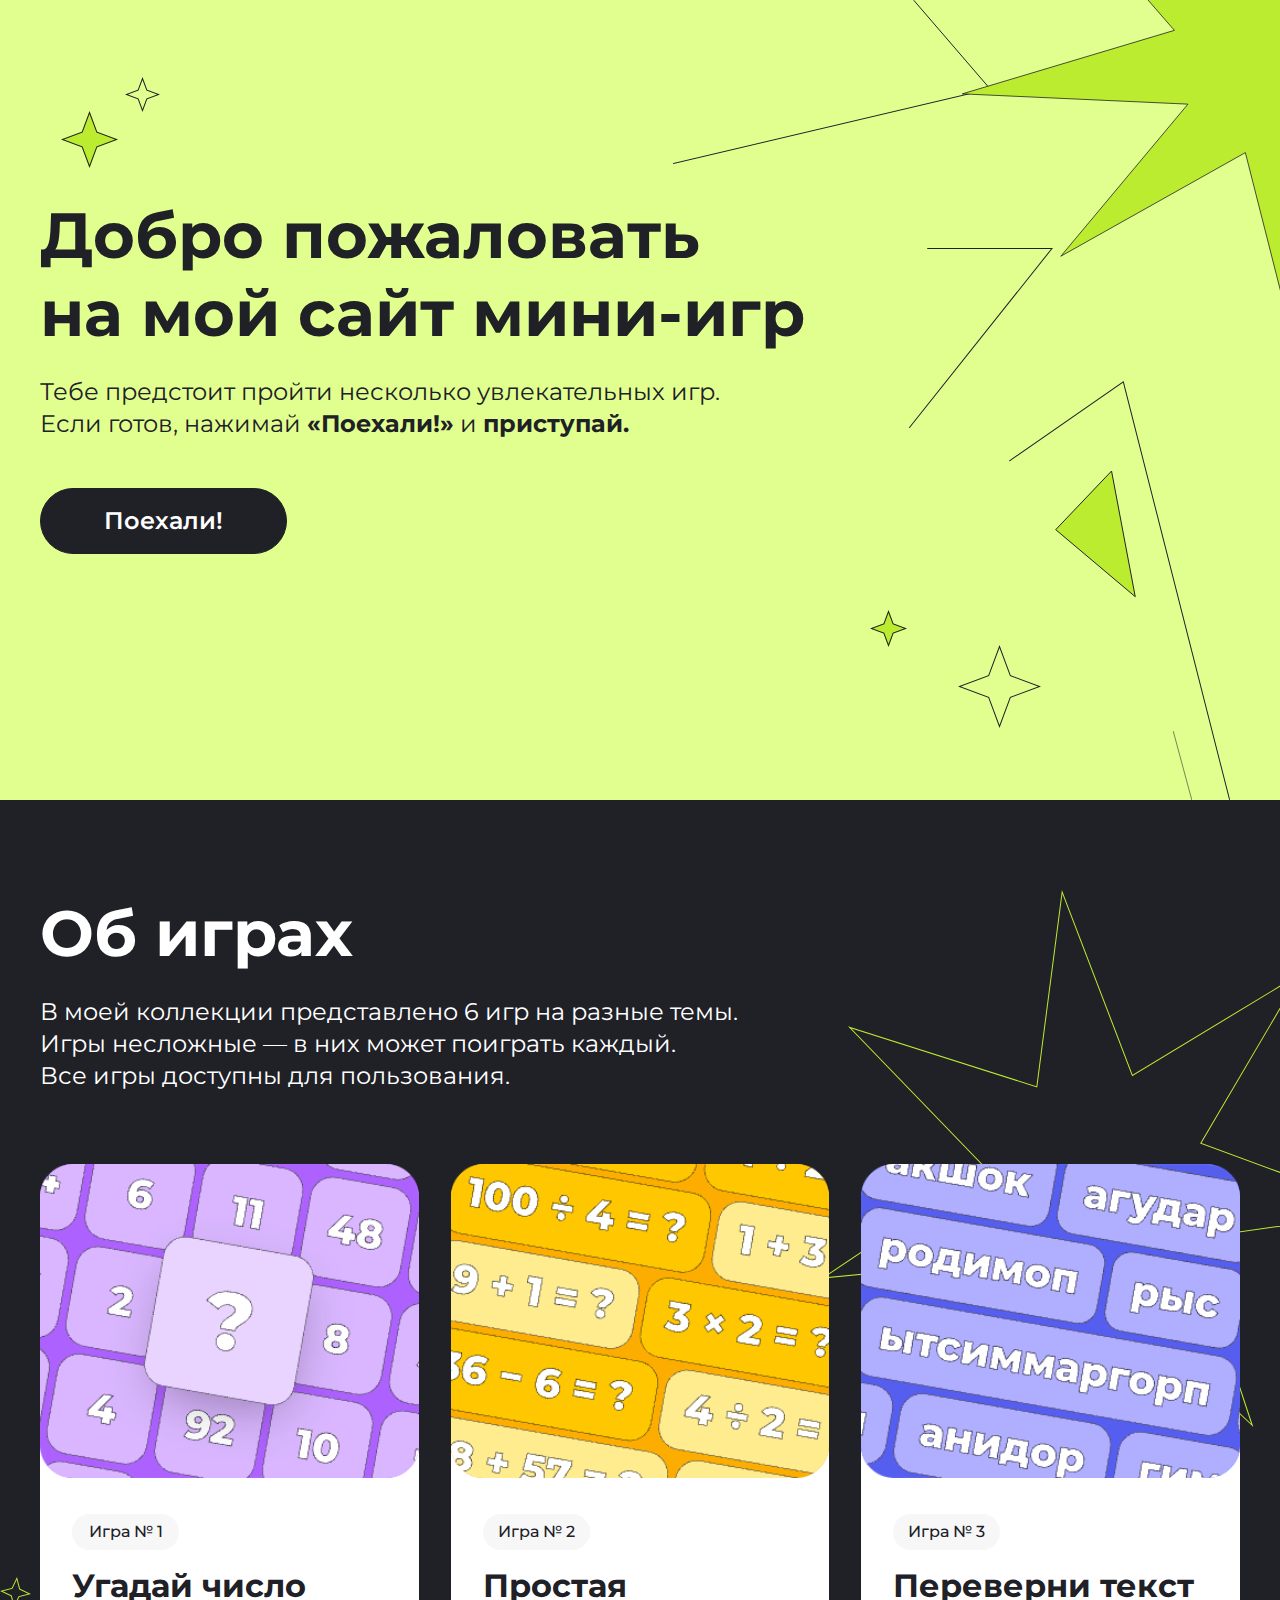
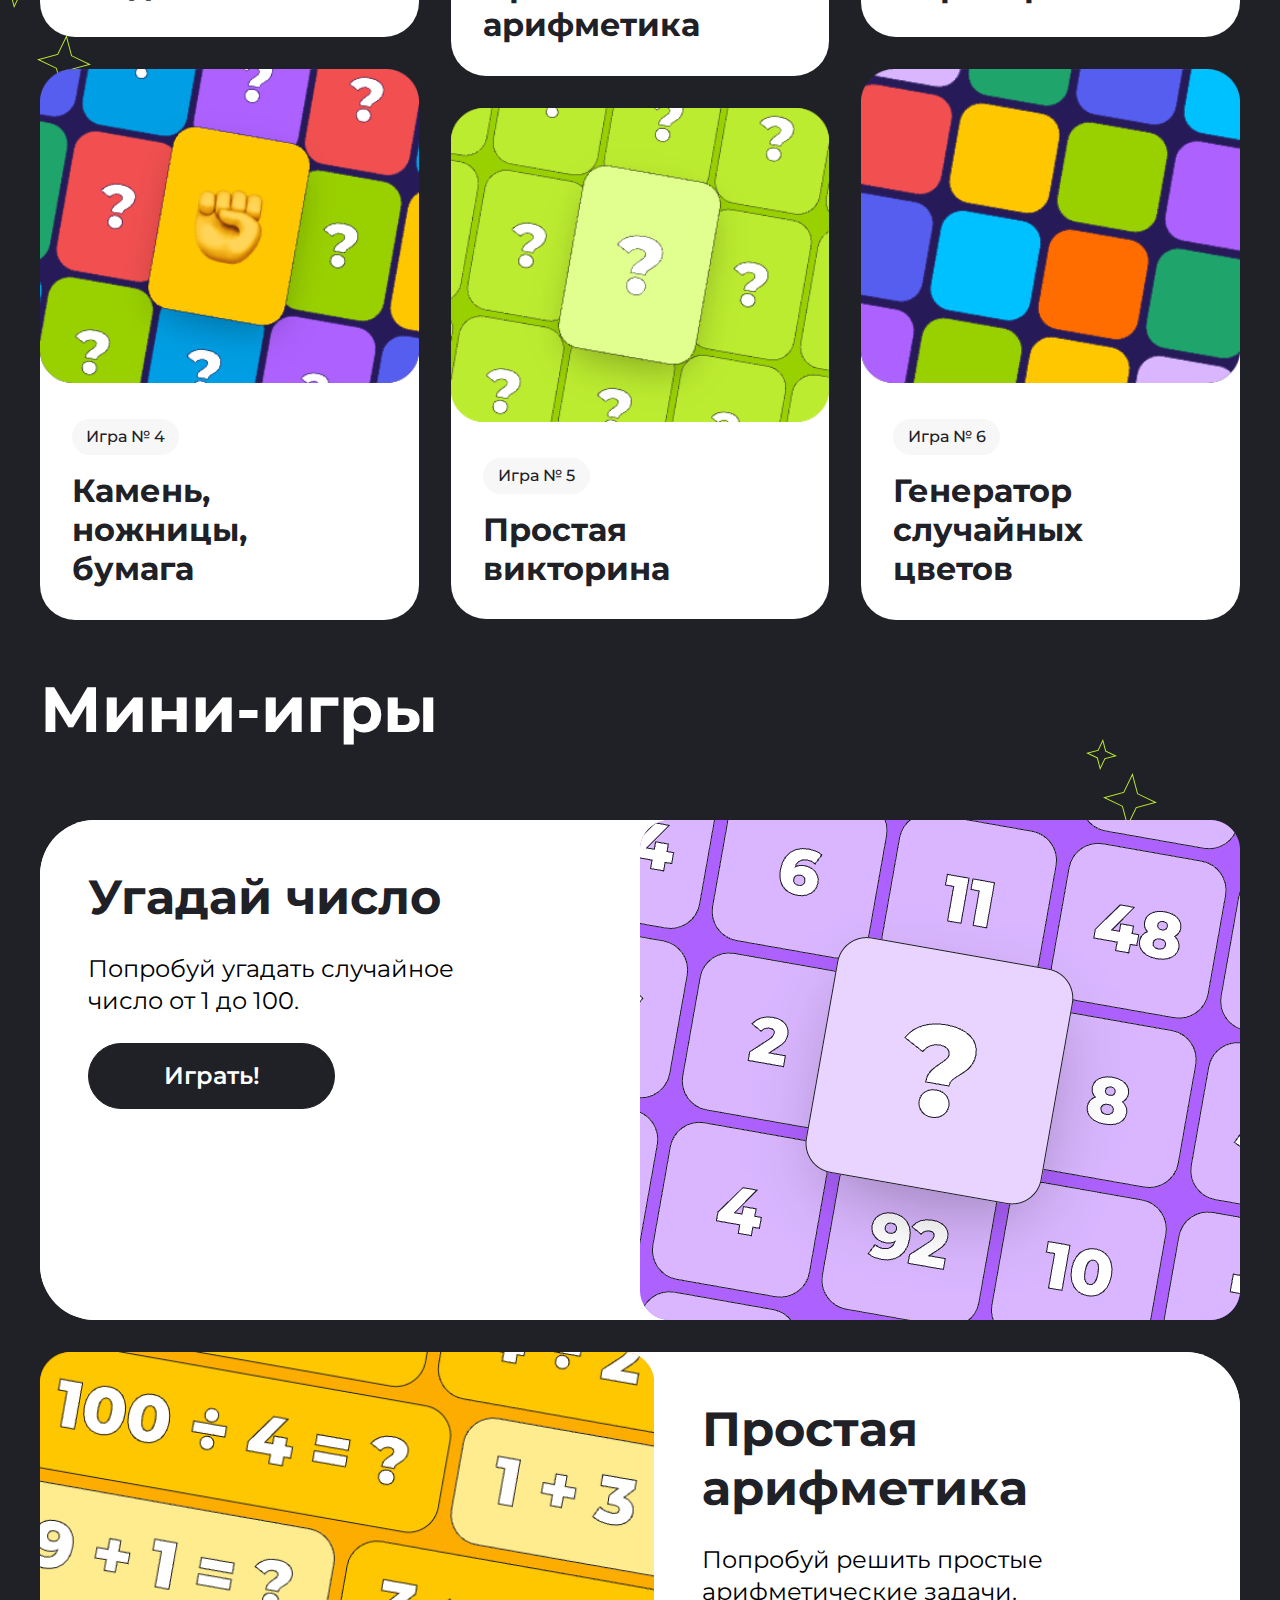
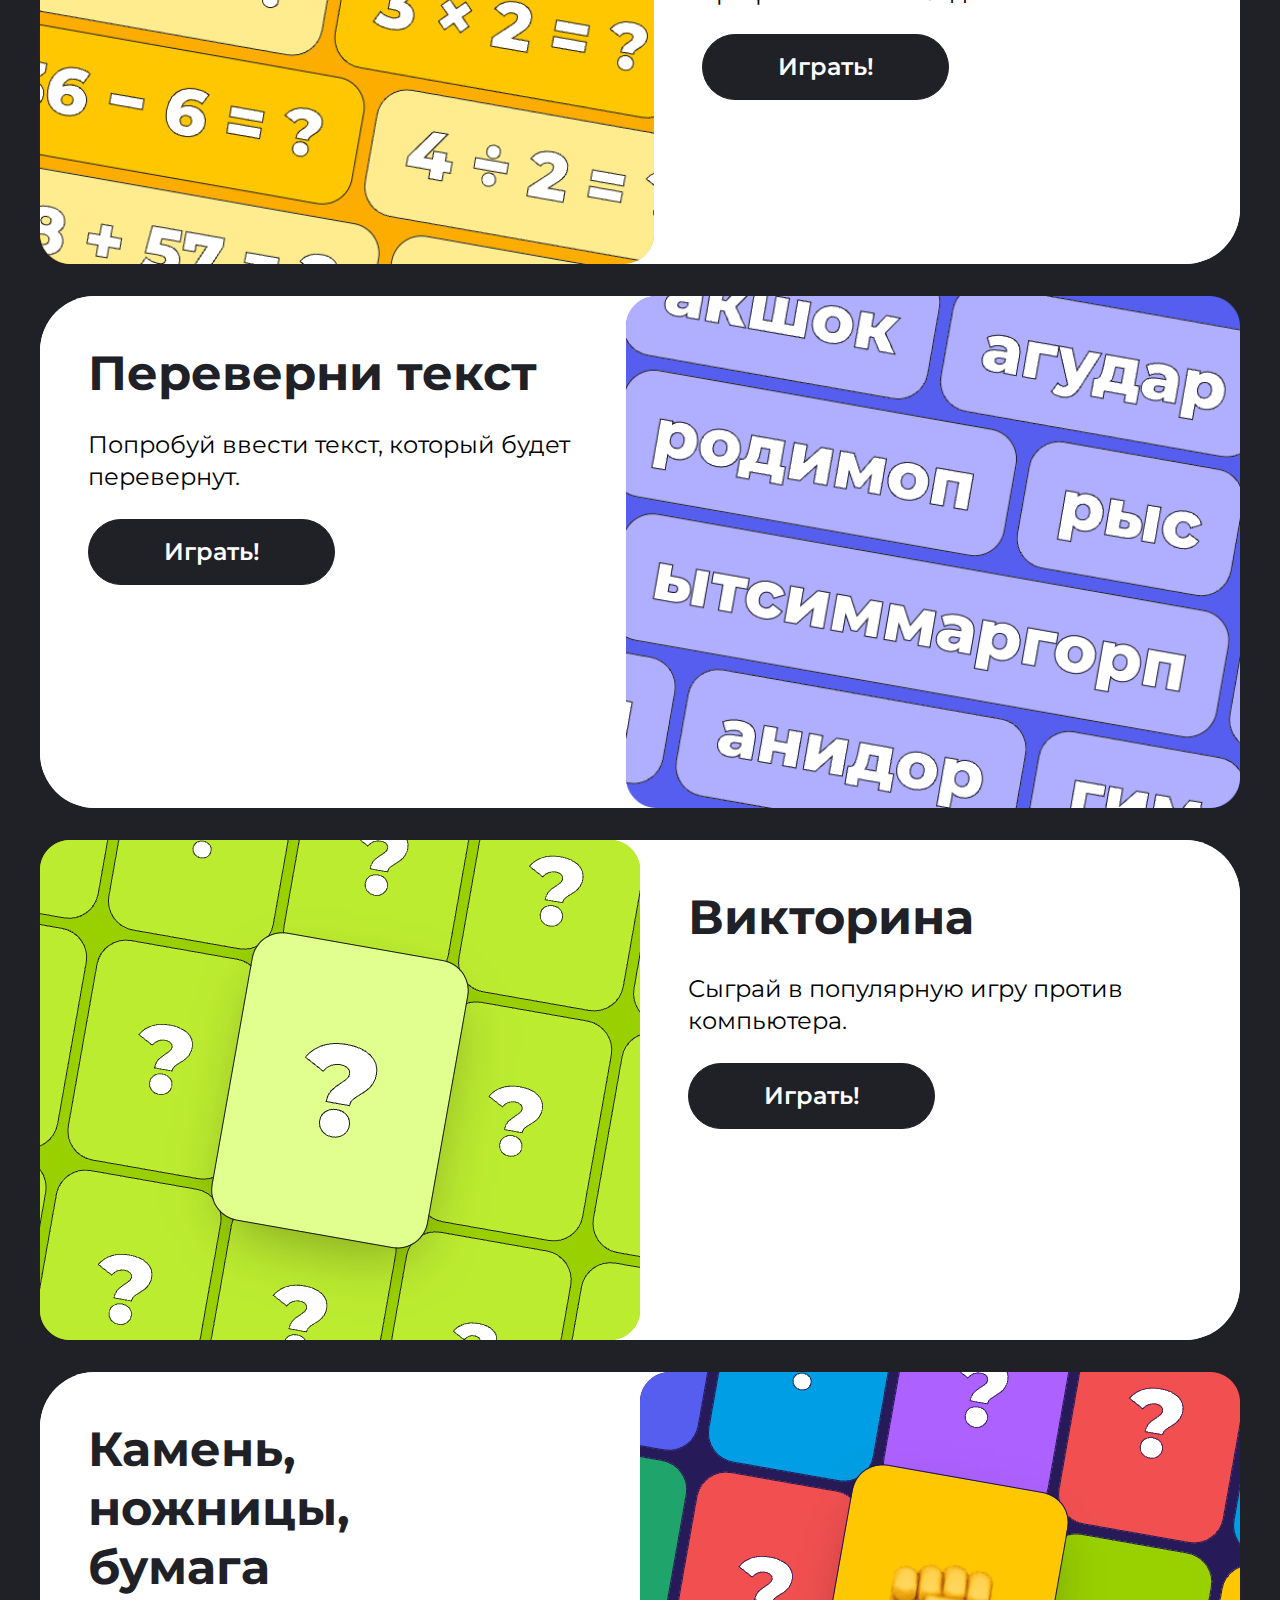
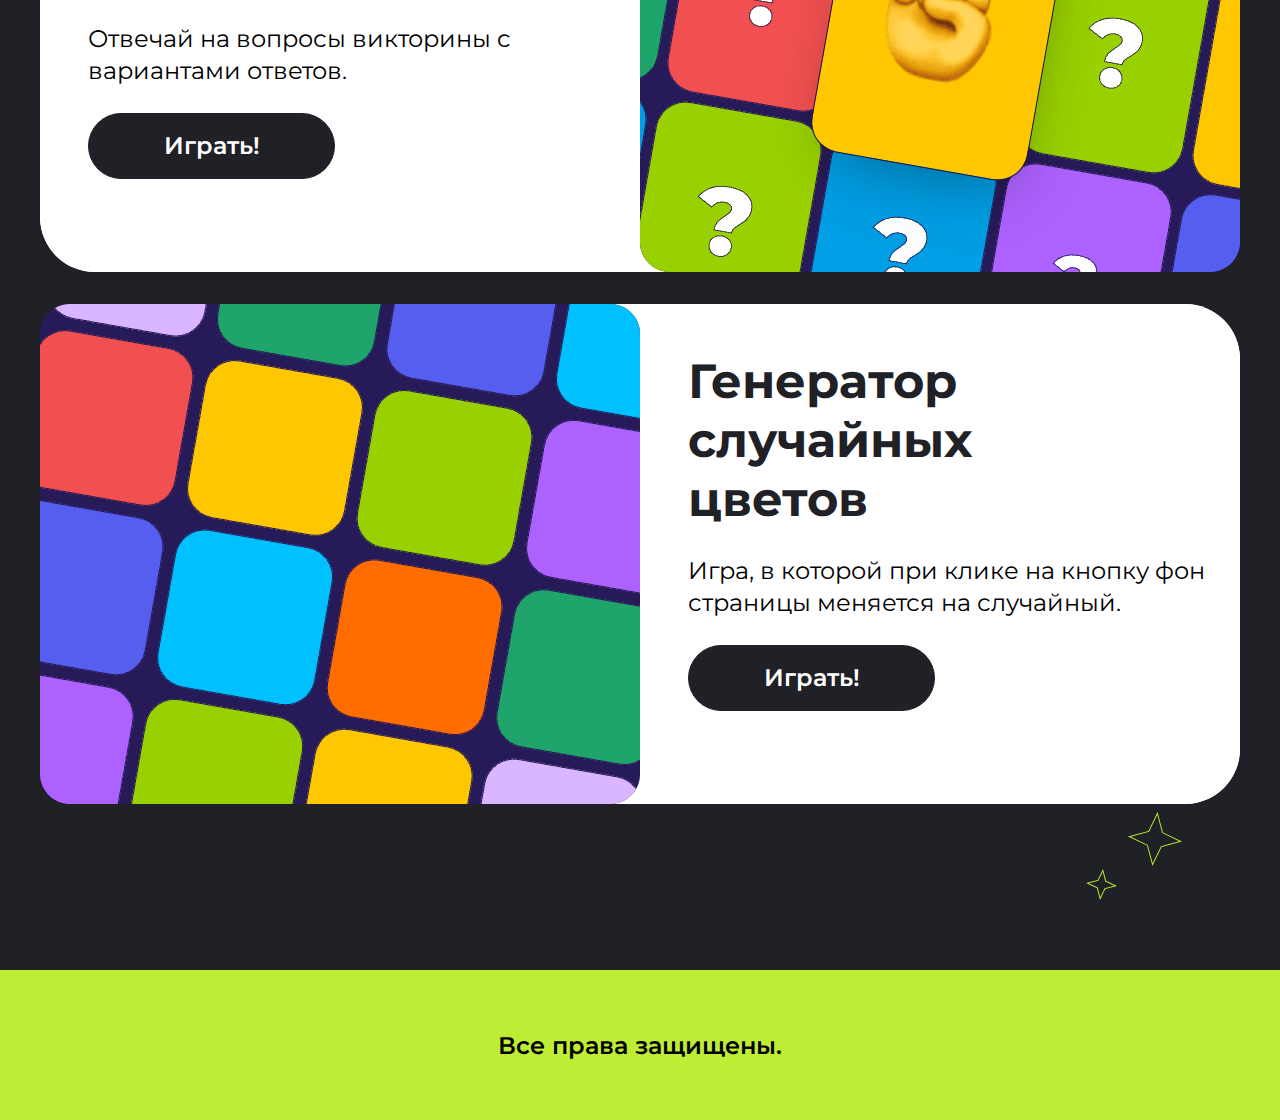
==== commit 161e31a7: "coursework created" ====
--- a/Gamesite.html
+++ b/Gamesite.html
@@ -112,7 +112,7 @@
                     </div>
                 </article>
             </div>
-            <div class="mini__card mini__card_reverse card-link mini__card_medium" id="game-2">
+            <div class="mini__card mini__card_reverse card-link mini__card_medium mini__card_2" id="game-2">
                 <article class="mini__card-container mini__card-container_reverse mini__card-container_medium">
                     <img src="img/card_big2.png" class="mini__img mini__img_correct" alt="card_1">
                     <div class="mini__description">
@@ -122,7 +122,7 @@
                     </div>  
                 </article>
             </div>
-            <div class="mini__card card-link mini__card_medium" id="game-3">
+            <div class="mini__card card-link mini__card_medium mini__card_3" id="game-3">
                 <article class="mini__card-container mini__card-container_medium">
                         <img src="img/card_big3.png" class="mini__img mini__img_correct" alt="card_1">
                         <div class="mini__description">
@@ -158,7 +158,22 @@
                         <div class="mini__description"> 
                             <h2 class="mini__title">Генератор случайных<br> цветов</h2>
                             <p class="mini__instruction">Игра, в которой при клике на кнопку фон страницы  меняется на случайный.</p>
-                            <button class="mini__button">Играть!</button>
+                            <button class="mini__button mini__button_6">Играть!</button>
+                            <script>
+                                const pageEl= document.querySelector('.mini');
+                                const page2El= document.querySelector('.about');
+                                const SixthgameEl= document.querySelector('.mini__button_6');
+                                
+                                SixthgameEl.addEventListener('click', () => {
+                                    var colors = [ 
+                                'green', 'red', 'blue', 'yellow','grey'];
+                                var random_color = colors[(Math.floor( 
+                                Math.random() * colors.length))];
+                                    pageEl.style.backgroundColor = random_color;
+                                    page2El.style.backgroundColor = random_color;
+                                    console.log(random_color);
+                                })
+                            </script>
                         </div>
                 </article>
             </div>
--- a/Gamesite.css
+++ b/Gamesite.css
@@ -97,10 +97,11 @@
 .about {
   padding-left: calc(50% - 600px);
   padding-right: calc(50% - 600px);
-  background-image: url(./img/about__background1.svg), url(./img/about__background2.svg), url(./img/about__background3.svg), url(./img/about__background4.jpeg);
-  background-repeat: no-repeat, no-repeat, no-repeat, repeat;
-  background-size: auto, auto, auto, contain;
-  background-position: top 54% right 100%, top 59% right 97%, top 10% right -15%, center;
+  background-color: rgb(32, 32, 39);
+  background-image: url(./img/about__background1.svg), url(./img/about__background2.svg), url(./img/about__background3.svg);
+  background-repeat: no-repeat, no-repeat, no-repeat;
+  background-size: auto, auto, auto;
+  background-position: top 54% right 100%, top 59% right 97%, top 10% right -15%;
 }
 .about__text {
   color: rgb(255, 255, 255);
@@ -144,7 +145,7 @@
   height: 551px;
 }
 .items__card_5 {
-  height: 551px;
+  height: 511px;
 }
 .items__card-container {
   box-sizing: border-box;
@@ -160,7 +161,7 @@
   height: 551px;
 }
 .items__card-container_5 {
-  height: 551px;
+  height: 511px;
 }
 .items__card-container:hover {
   opacity: 1;
@@ -209,10 +210,11 @@
   height: 3500px;
   padding-left: calc(50% - 600px);
   padding-right: calc(50% - 600px);
-  background-image: url(./img/about__background1.svg), url(./img/about__background2.svg), url(./img/about__background1.svg), url(./img/about__background2.svg), url(./img/about__background4.jpeg);
-  background-repeat: no-repeat, no-repeat, no-repeat, no-repeat, repeat;
-  background-size: auto, auto, auto, auto, contain;
-  background-position: top 2% right 13%, top 3% right 10%, top 98% right 13%, top 97% right 8%, center;
+  background-color: rgb(32, 32, 39);
+  background-image: url(./img/about__background1.svg), url(./img/about__background2.svg), url(./img/about__background1.svg), url(./img/about__background2.svg);
+  background-repeat: no-repeat, no-repeat, no-repeat, no-repeat;
+  background-size: auto, auto, auto, auto;
+  background-position: top 2% right 13%, top 3% right 10%, top 98% right 13%, top 97% right 8%;
 }
 .mini__text {
   color: rgb(255, 255, 255);
@@ -240,6 +242,12 @@
 .mini__card_reverse {
   flex-direction: row;
 }
+.mini__card_3 {
+  height: 512px;
+}
+.mini__card_2 {
+  height: 512px;
+}
 .mini__card-container {
   display: flex;
   flex-direction: row-reverse;
@@ -322,6 +330,15 @@
   justify-content: center;
   align-items: center;
 }
+.footer__title {
+  color: rgb(0, 0, 0);
+  font-family: Montserrat;
+  font-size: 24px;
+  font-weight: 600;
+  line-height: 29px;
+  letter-spacing: 0px;
+  text-align: center;
+}
 
 html {
   scroll-behavior: smooth;
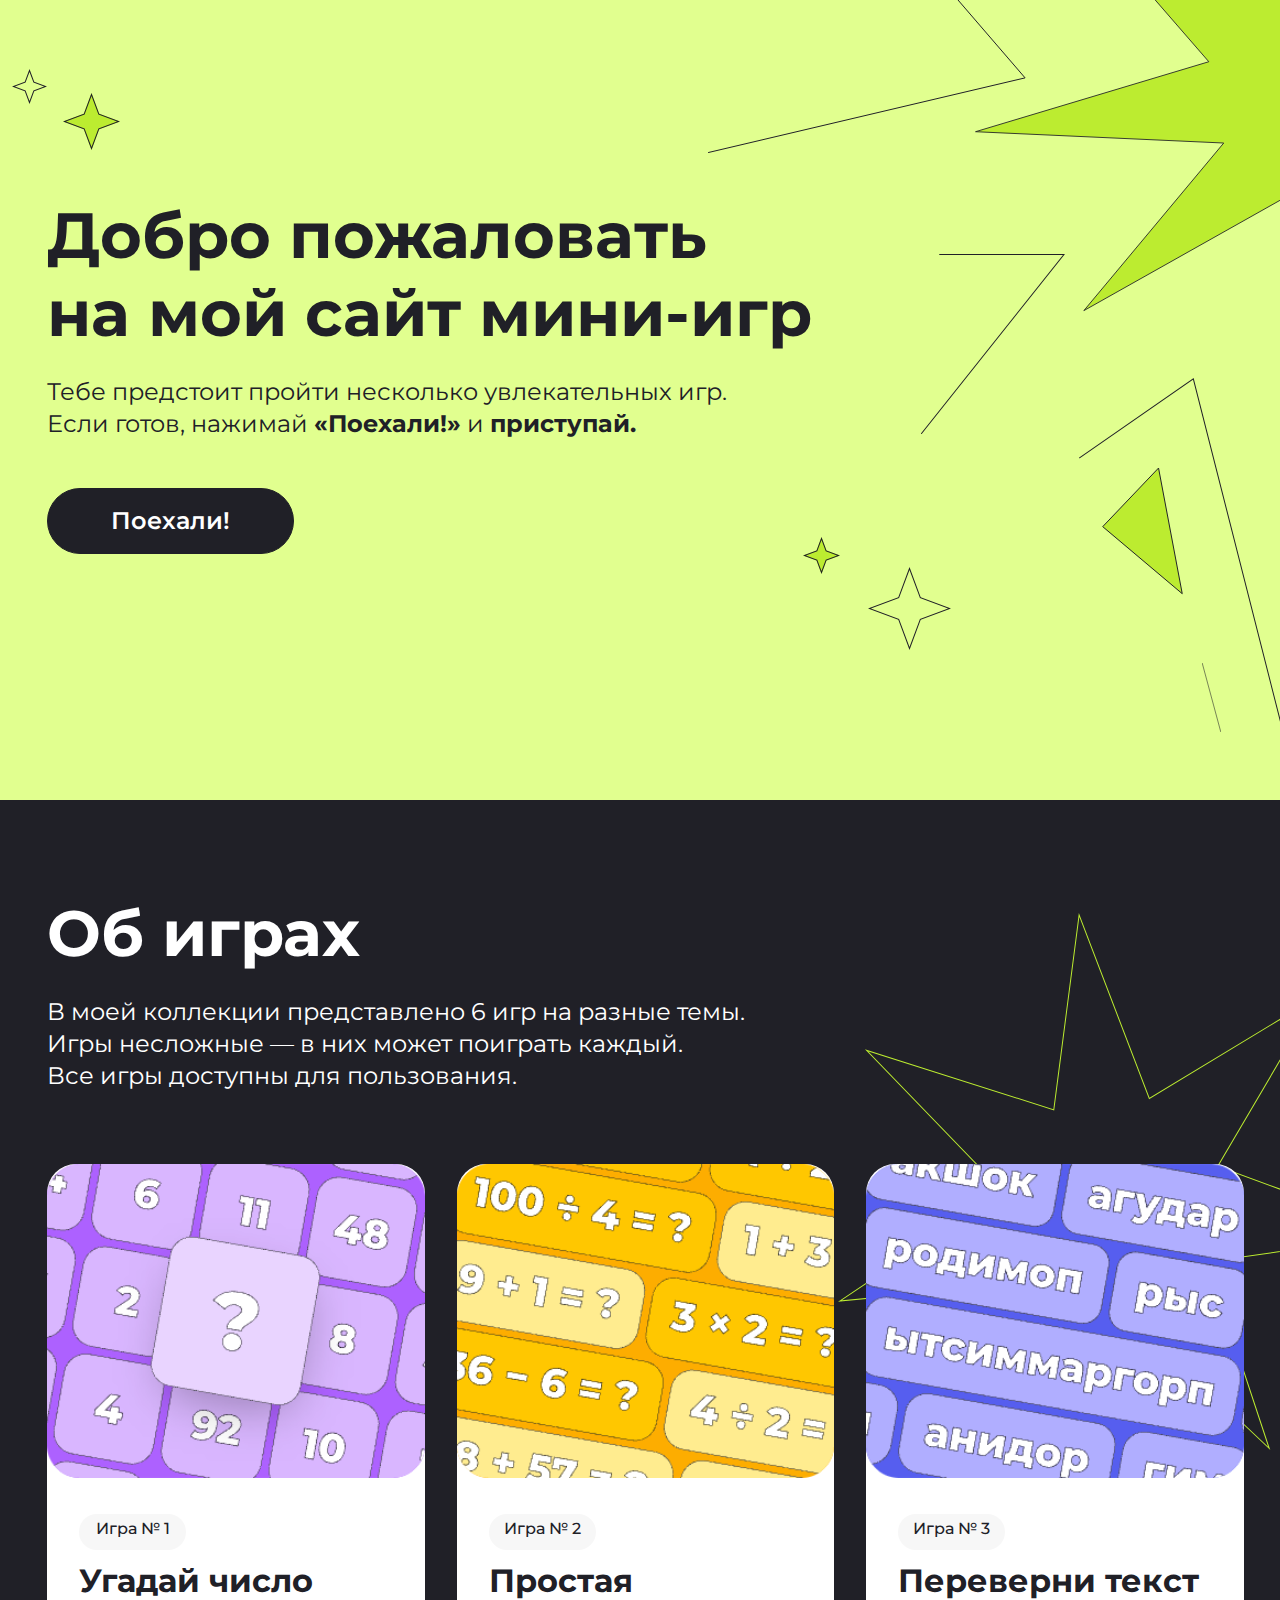
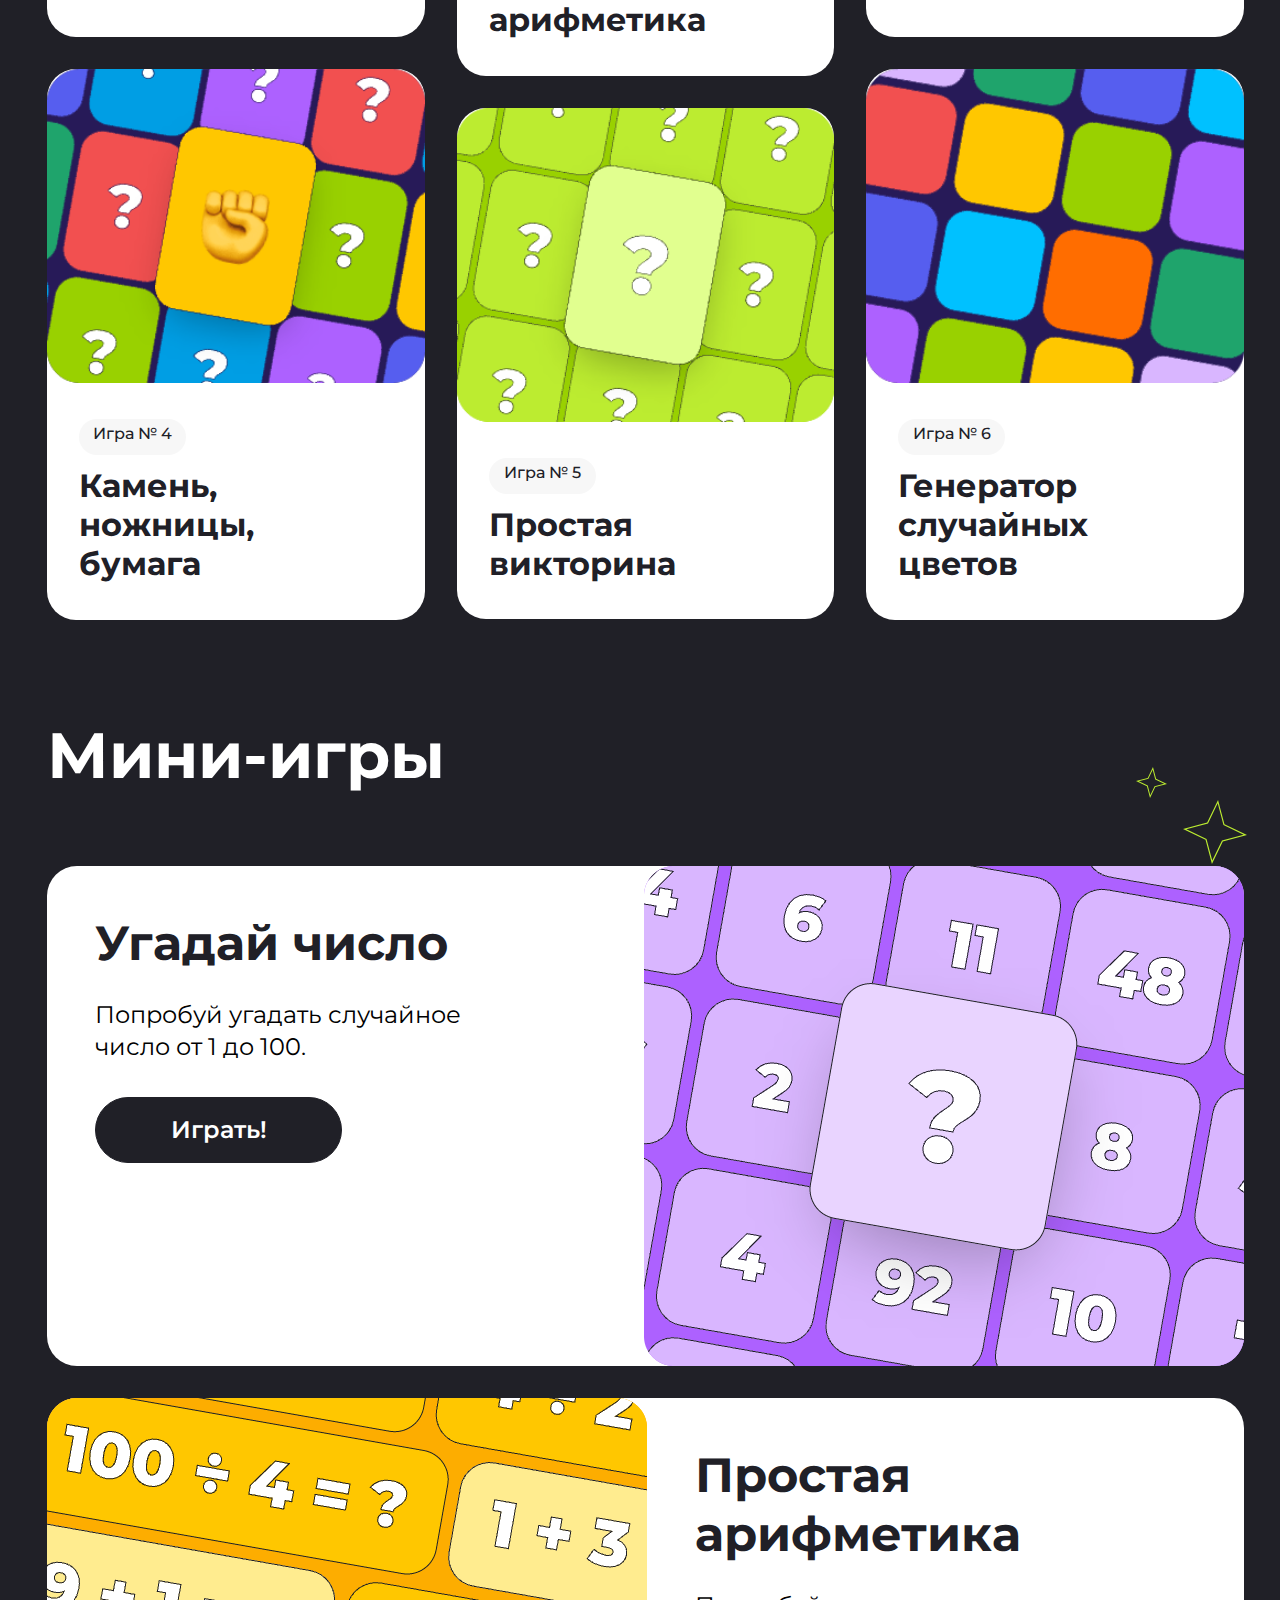
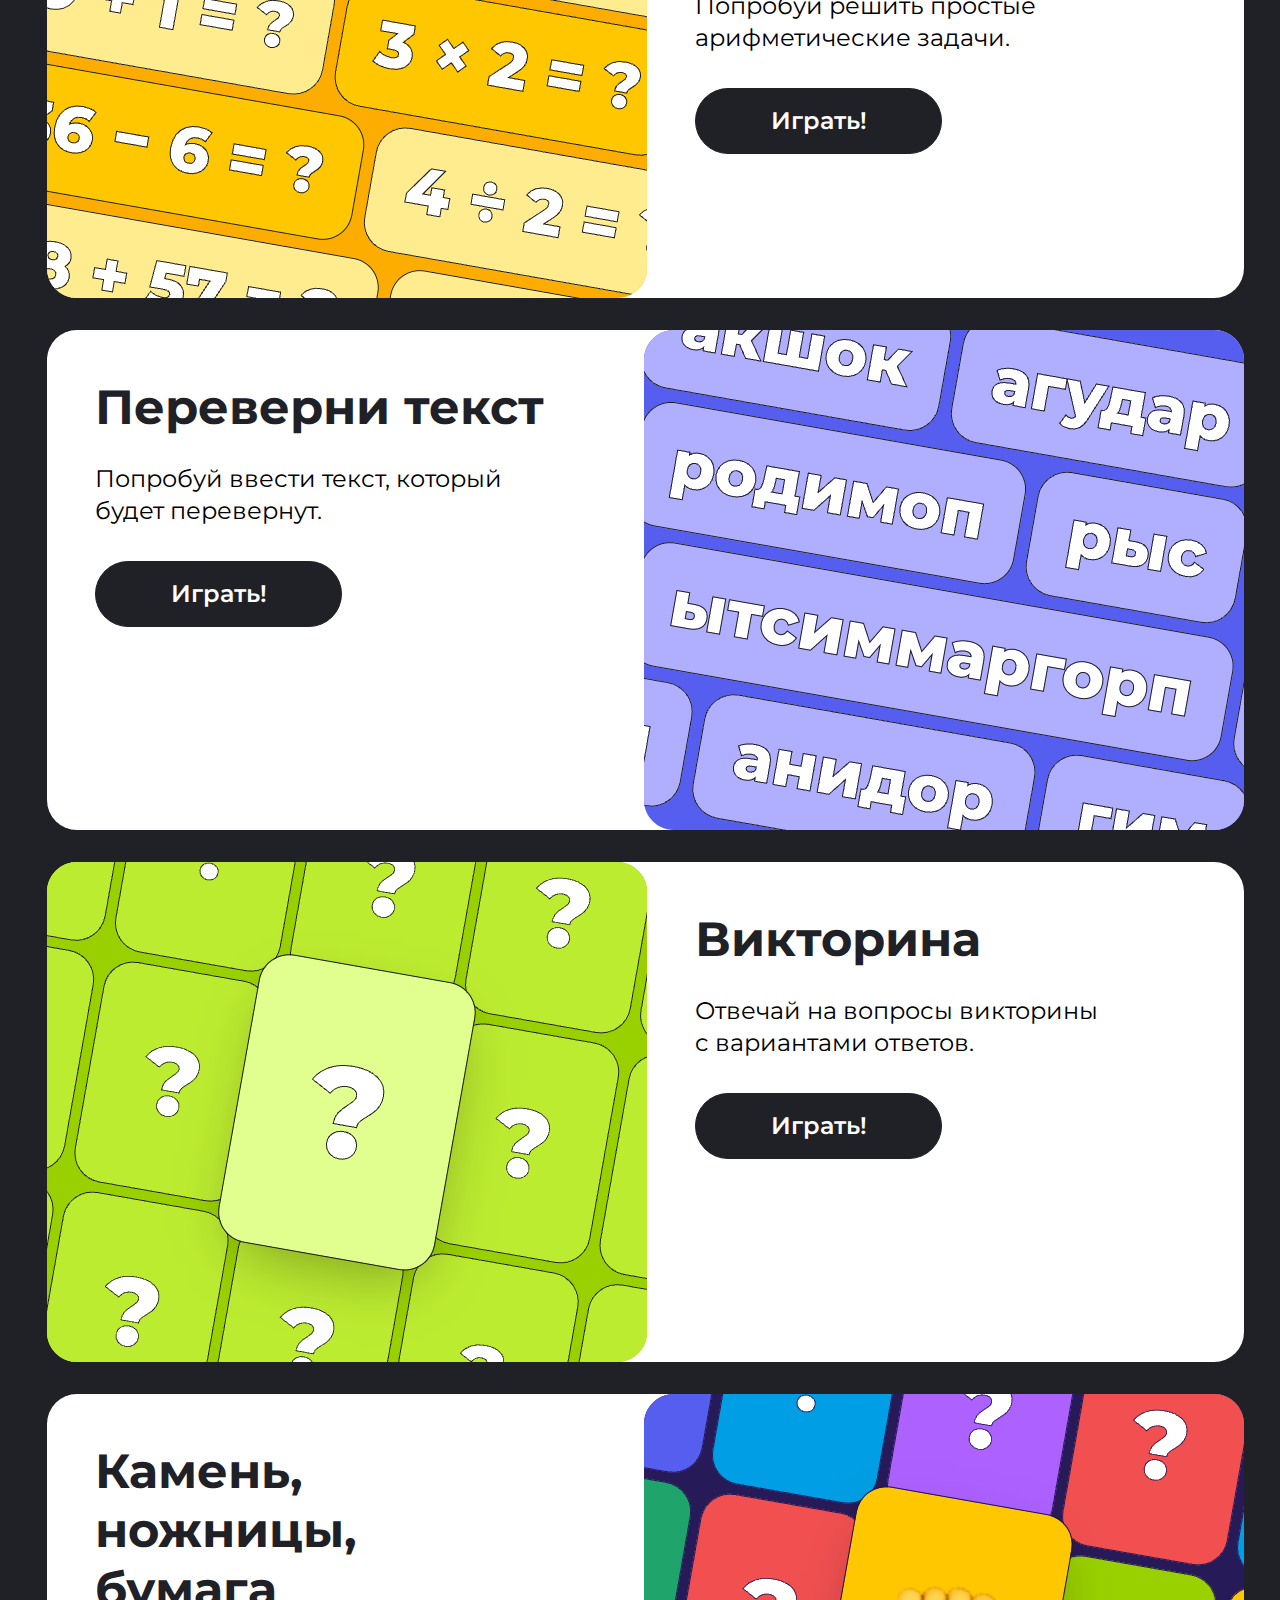
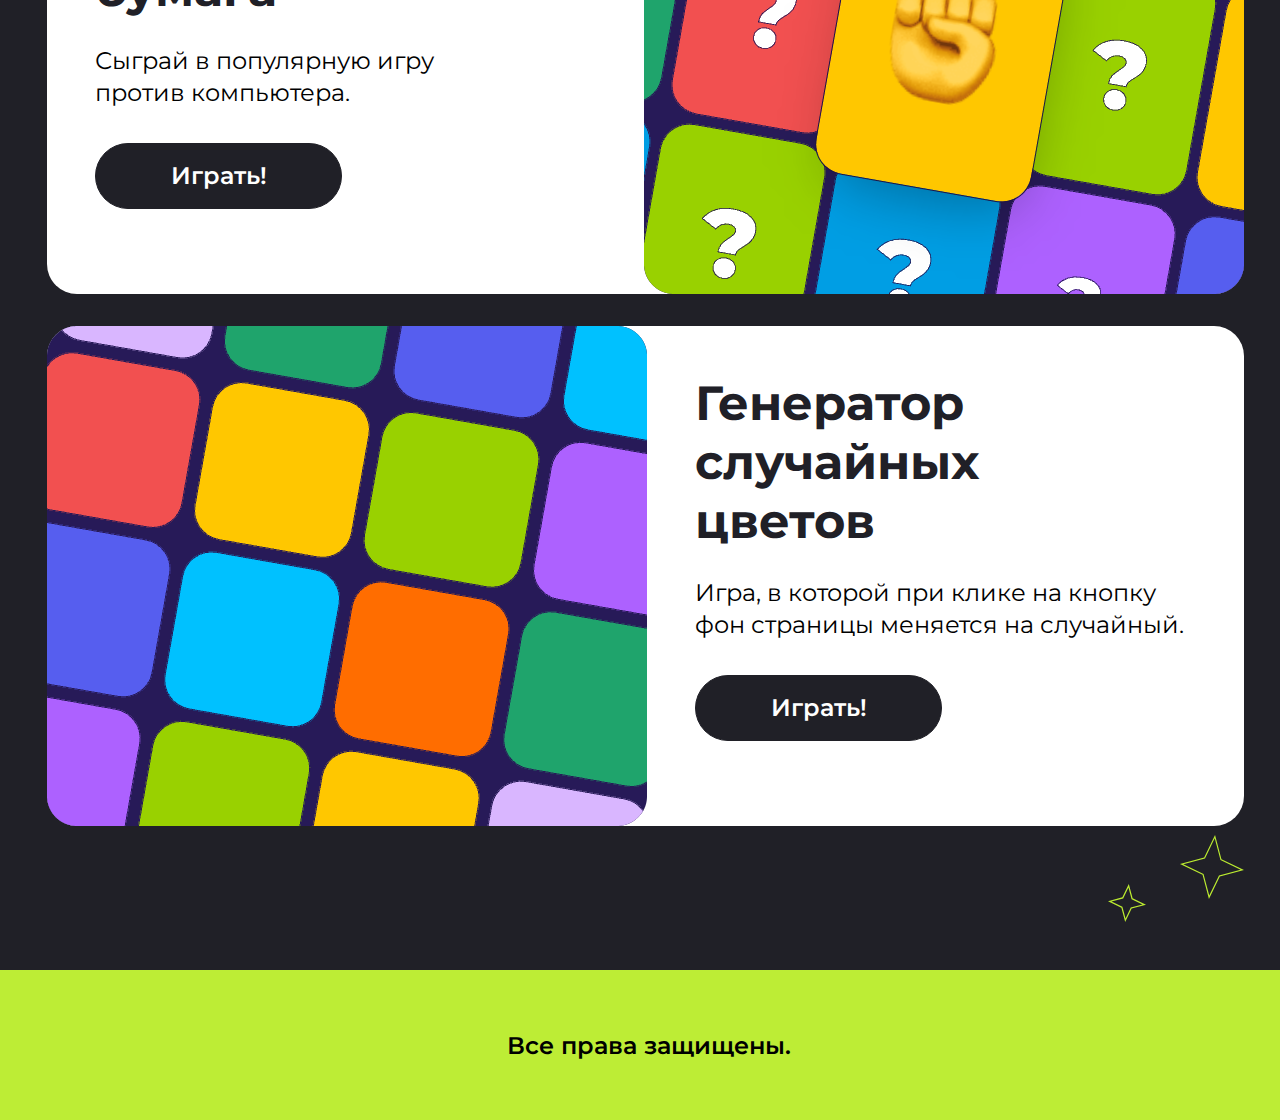
==== commit de2fc87e: "fixed coursework 1st time" ====
--- a/Gamesite.html
+++ b/Gamesite.html
@@ -127,7 +127,7 @@
                         <img src="img/card_big3.png" class="mini__img mini__img_correct" alt="card_1">
                         <div class="mini__description">
                             <h2 class="mini__title">Переверни текст</h2>
-                            <p class="mini__instruction">Попробуй ввести текст, который будет перевернут.</p>
+                            <p class="mini__instruction mini__instruction_3">Попробуй ввести текст, который<br> будет перевернут.</p>
                             <button onclick="ThirdGame()" class="mini__button">Играть!</button>
                         </div>
                 </article>
@@ -137,7 +137,7 @@
                         <img src="img/card_big4.png" class="mini__img" alt="card_1">
                         <div class="mini__description">
                             <h2 class="mini__title">Викторина</h2>
-                            <p class="mini__instruction">Сыграй в популярную игру против компьютера.</p>
+                            <p class="mini__instruction mini__instruction_3">Отвечай на вопросы викторины<br> c вариантами ответов.</p>
                             <button onclick="FourthGame()" class="mini__button">Играть!</button>
                         </div>
                 </article>
@@ -147,17 +147,17 @@
                         <img src="img/card_big5.png" class="mini__img" alt="card_1">
                         <div class="mini__description">
                             <h2 class="mini__title">Камень,<br> ножницы, <br>бумага</h2>
-                            <p class="mini__instruction">Отвечай на вопросы викторины c вариантами ответов.</p>
+                            <p class="mini__instruction">Сыграй в популярную игру<br> против компьютера.</p>
                             <button onclick="FifthGame()" class="mini__button">Играть!</button>
                         </div>
                 </article>
             </div>  
             <div class="mini__card mini__card_reverse card-link mini__card_big" id="game-6">
-                <article class="mini__card-container mini__card-container_reverse mini__card-container_big">
+                <article class="mini__card-container mini__card-container_reverse mini__card-container_big mini__card-container_6">
                         <img src="img/card_big6.png" class="mini__img" alt="card_1">
-                        <div class="mini__description"> 
+                        <div class="mini__description mini__description_6"> 
                             <h2 class="mini__title">Генератор случайных<br> цветов</h2>
-                            <p class="mini__instruction">Игра, в которой при клике на кнопку фон страницы  меняется на случайный.</p>
+                            <p class="mini__instruction mini__instruction_6">Игра, в которой при клике на кнопку<br> фон страницы  меняется на случайный.</p>
                             <button class="mini__button mini__button_6">Играть!</button>
                             <script>
                                 const pageEl= document.querySelector('.mini');
--- a/Gamesite.css
+++ b/Gamesite.css
@@ -72,13 +72,13 @@
 }
 
 .header {
-  padding-left: calc(50% - 600px);
+  padding-left: calc(50% - 593px);
   padding-right: calc(50% - 600px);
   height: 800px;
   background-image: url(./img/header__background2.svg), url(./img/header__background3.svg), url(./img/header__background4.svg), url(./img/header__background5.svg), url(./img/header__background6.svg), url(./img/header__background7.svg), url(./img/header__background8.svg), url(./img/header__background9.svg), url(./img/header__background10.svg), url(./img/header__background11.svg), url(./img/header__background1.jpeg);
   background-repeat: no-repeat, no-repeat, no-repeat, no-repeat, no-repeat, no-repeat, no-repeat, no-repeat, no-repeat, no-repeat, repeat;
-  background-position: top -250px right -50%, top 10% right 90%, top 15% left 5%, top 80% right 30%, top 90% right 20%, top 0% right 30%, top 40% right 20%, top 100% right 7%, top 70% right 12%, top 100% right 50px;
-  background-size: 50%, auto, auto, auto, auto, auto, auto, 1.5%, auto, auto, cover;
+  background-position: top -247px right -397px, top 69px right 1233px, top 93px left 63px, top 537px right 440px, top 567px right 329px, top -11px right 254px, top 254px right 215px, top 663px right 59px, top 467px right 97px, top 378px right -20px;
+  background-size: 55%, auto, auto, auto, auto, auto, auto, 1.5%, auto, auto, cover;
 }
 .header__description {
   display: flex;
@@ -95,13 +95,13 @@
 }
 
 .about {
-  padding-left: calc(50% - 600px);
-  padding-right: calc(50% - 600px);
+  padding-left: calc(50% - 593px);
+  padding-right: calc(50% - 604px);
   background-color: rgb(32, 32, 39);
   background-image: url(./img/about__background1.svg), url(./img/about__background2.svg), url(./img/about__background3.svg);
   background-repeat: no-repeat, no-repeat, no-repeat;
   background-size: auto, auto, auto;
-  background-position: top 54% right 100%, top 59% right 97%, top 10% right -15%;
+  background-position: top 771px right 1367px, top 825px right 1328px, top 113px right -124px;
 }
 .about__text {
   color: rgb(255, 255, 255);
@@ -128,12 +128,12 @@
   overflow: hidden;
   display: grid;
   gap: 32px;
-  padding-bottom: 50px;
+  padding-bottom: 96px;
   grid-template-columns: repeat(12, 1fr);
 }
 .items__card {
   box-sizing: border-box;
-  border-radius: 45px;
+  border-radius: 29px;
   background-color: white;
   grid-column: span 4;
   height: 473px;
@@ -176,7 +176,7 @@
 .items__description {
   display: flex;
   flex-direction: column;
-  gap: 16px;
+  gap: 11px;
   padding: 32px;
   padding-bottom: 36px;
 }
@@ -193,7 +193,7 @@
   height: 36px;
   text-align: center;
   justify-content: center;
-  padding-top: 9px;
+  padding-top: 6px;
 }
 .items__instruction {
   display: none;
@@ -207,14 +207,14 @@
 }
 
 .mini {
-  height: 3500px;
-  padding-left: calc(50% - 600px);
-  padding-right: calc(50% - 600px);
+  height: 3454px;
+  padding-left: calc(50% - 593px);
+  padding-right: calc(50% - 604px);
   background-color: rgb(32, 32, 39);
   background-image: url(./img/about__background1.svg), url(./img/about__background2.svg), url(./img/about__background1.svg), url(./img/about__background2.svg);
   background-repeat: no-repeat, no-repeat, no-repeat, no-repeat;
-  background-size: auto, auto, auto, auto;
-  background-position: top 2% right 13%, top 3% right 10%, top 98% right 13%, top 97% right 8%;
+  background-size: auto, 5%, 3%, 5%;
+  background-position: top 51px right 113px, top 84px right 33px, top 3368px right 134px, top 3319px right 36px;
 }
 .mini__text {
   color: rgb(255, 255, 255);
@@ -243,10 +243,10 @@
   flex-direction: row;
 }
 .mini__card_3 {
-  height: 512px;
+  height: 500px;
 }
 .mini__card_2 {
-  height: 512px;
+  height: 500px;
 }
 .mini__card-container {
   display: flex;
@@ -255,14 +255,14 @@
   justify-content: space-between;
   align-items: flex-start;
   box-sizing: border-box;
-  border-radius: 55px;
+  border-radius: 30px;
   background-color: white;
   grid-column: span 12;
   height: 500px;
   width: 100%;
 }
 .mini__card-container_medium {
-  height: 512px;
+  height: 500px;
 }
 .mini__card-container_big {
   height: 500px;
@@ -295,7 +295,7 @@
   height: 500px;
 }
 .mini__img_correct {
-  height: 512px;
+  height: 500px;
 }
 .mini__description {
   padding-top: 48px;
@@ -319,6 +319,7 @@
   letter-spacing: 0px;
   text-align: left;
   color: #000;
+  padding-bottom: 8px;
 }
 
 .footer {
@@ -338,6 +339,7 @@
   line-height: 29px;
   letter-spacing: 0px;
   text-align: center;
+  padding-left: 17px;
 }
 
 html {
@@ -351,8 +353,8 @@
     height: 700px;
     background-image: url(./img/header__background2.svg), url(./img/header__background3.svg), url(./img/header__background4.svg), url(./img/header__background5.svg), url(./img/header__background6.svg), url(./img/header__background1.jpeg);
     background-repeat: no-repeat, no-repeat, no-repeat, no-repeat, no-repeat, repeat;
-    background-position: top -80px right -37%, top 10% right 75%, top 15% left 12%, top 90% right 25%, top 95% right 10%, top 0% right 30%, top 40% right 20%, top 100% right 7%, top 70% right 12%, top 100% right 50px;
-    background-size: 50%, 6%, 10%, 5%, 10%, auto, cover;
+    background-position: top -72px right -79px, top 64px right 258px, top 98px left 39px, top 557px right 81px, top 581px right 30px, top 0% right 30%, top 40% right 20%, top 100% right 7%, top 70% right 12%, top 100% right 50px;
+    background-size: 60%, 6%, 9%, 5%, 10%, auto, cover;
   }
   .header__description {
     padding-top: 148px;
@@ -473,12 +475,24 @@
     letter-spacing: 0px;
     text-align: left;
   }
+  .mini__instruction_3 {
+    width: 99%;
+  }
+  .mini__instruction_6 {
+    width: 92%;
+  }
   .mini__description {
     width: 284.93px;
     gap: 16px;
     padding: 29px;
     padding-bottom: 32px;
   }
+  .mini__description_6 {
+    padding-left: 10px;
+    width: 260px;
+    padding-bottom: 20px;
+    gap: 20px;
+  }
   .mini__card {
     border-radius: 27px;
     height: 528.63px;
@@ -496,6 +510,9 @@
   .mini__button {
     margin-top: 16px;
     display: block;
+  }
+  .mini__button_6 {
+    margin-top: 10px;
   }
   .mini__items {
     display: block;
@@ -522,6 +539,9 @@
   .mini__card-container_5 {
     height: 567.63px;
   }
+  .mini__card-container_6 {
+    height: 627px;
+  }
   .mini__title {
     font-size: 32px;
     font-weight: 700;
@@ -530,5 +550,12 @@
   .footer__title {
     display: block;
     font-weight: 600;
+    color: rgb(0, 0, 0);
+    font-family: Montserrat;
+    font-size: 16px;
+    font-weight: 600;
+    line-height: 20px;
+    letter-spacing: 0px;
+    text-align: center;
   }
 }/*# sourceMappingURL=Gamesite.css.map */